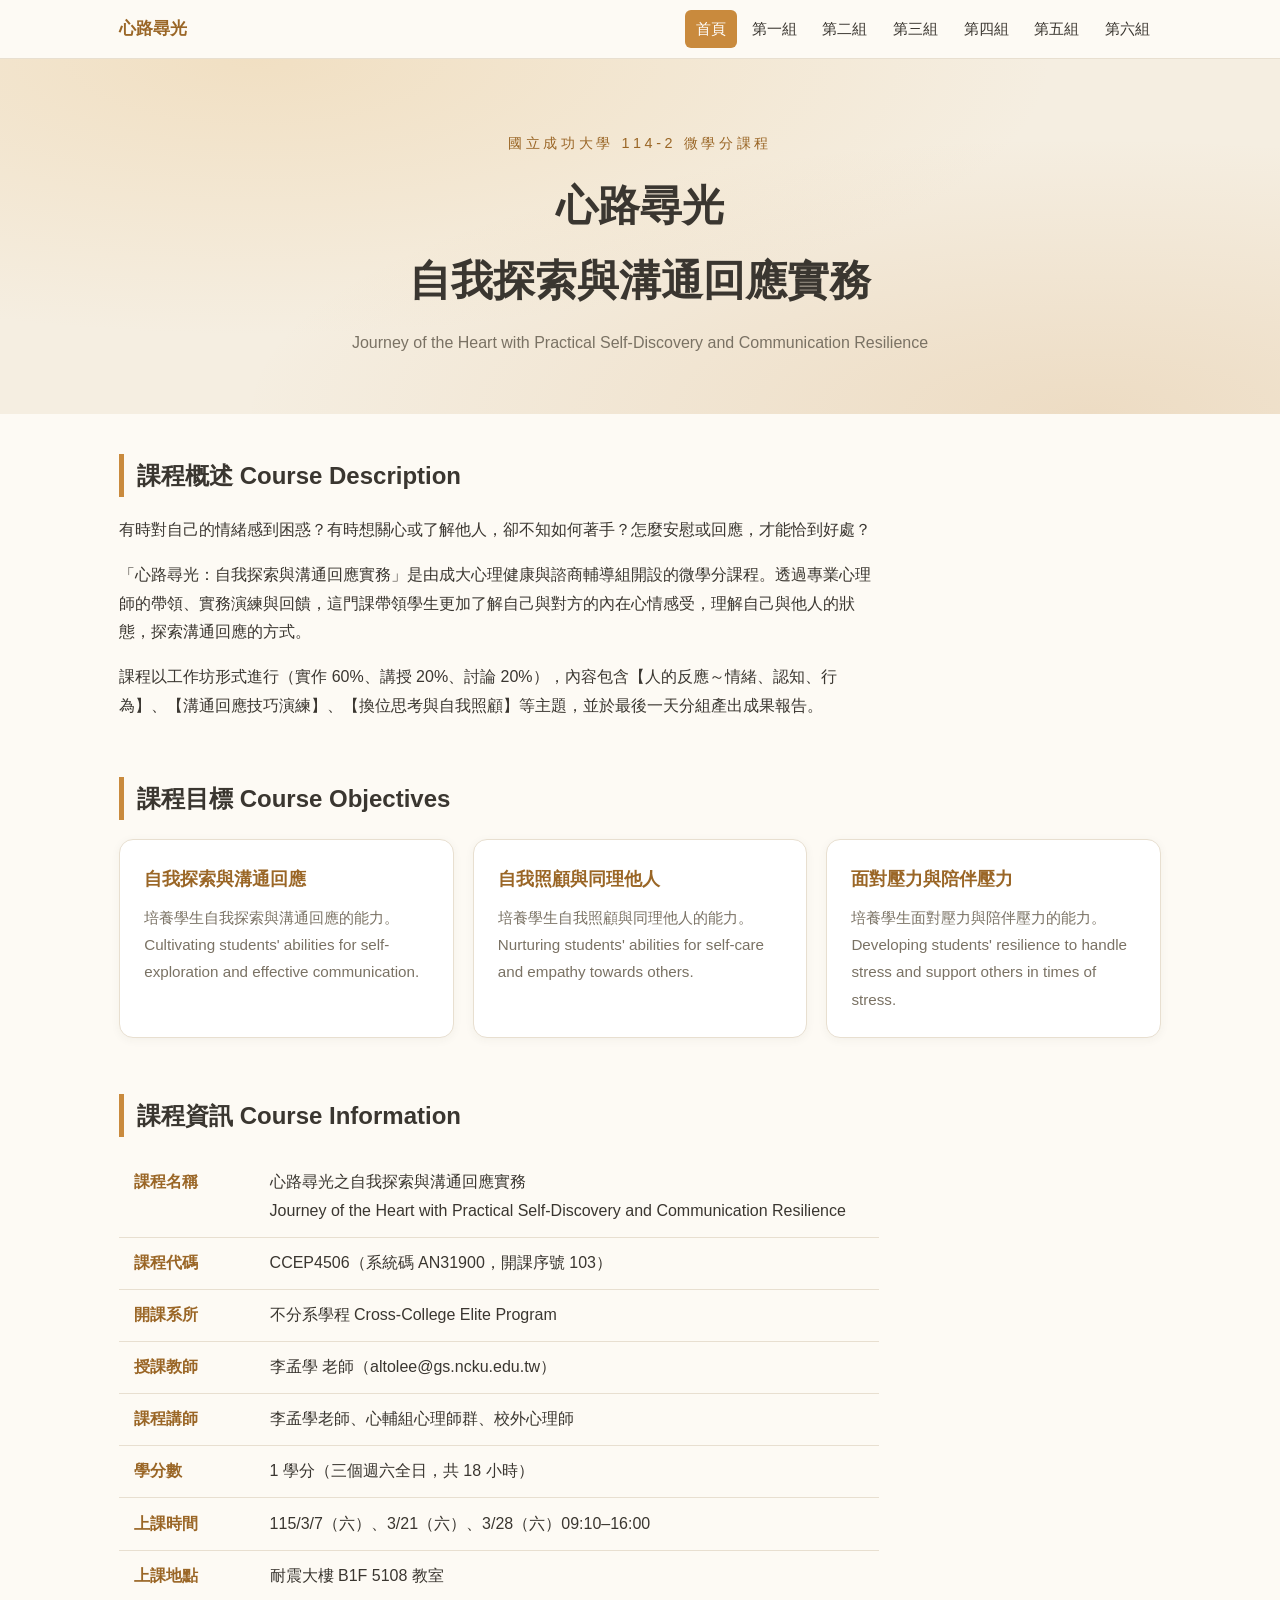
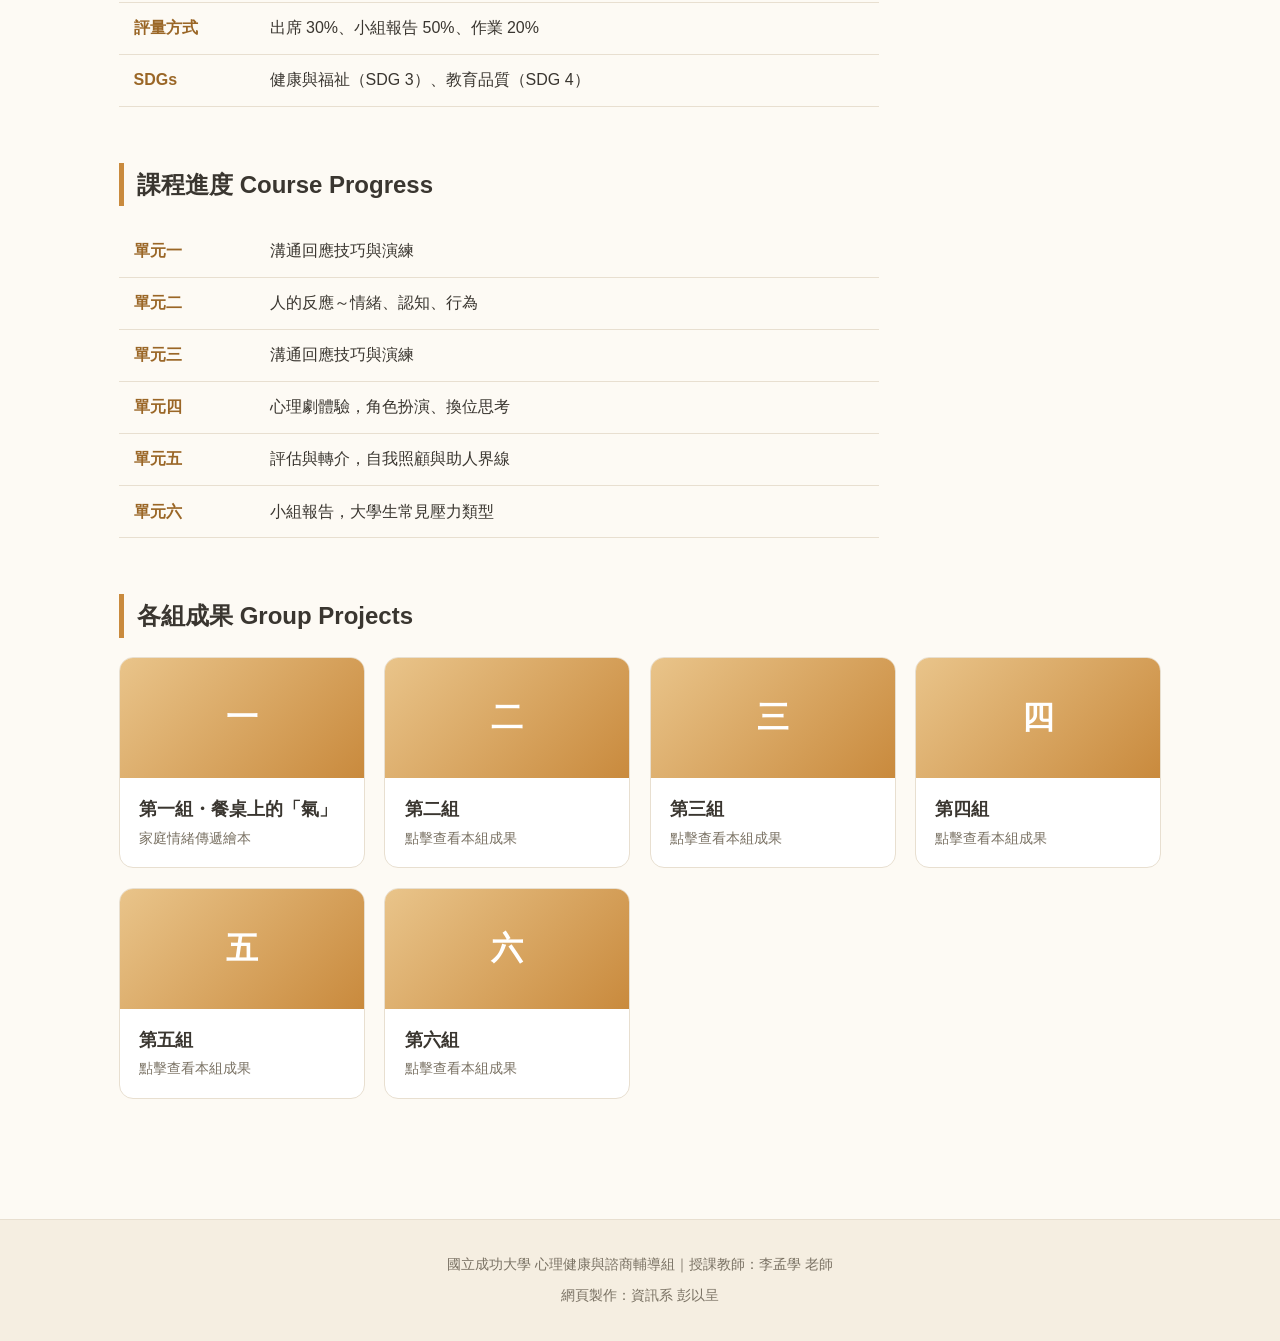
==== index.html @ a455c0d0 "show group 1 topic on the homepage card" ====
<!DOCTYPE html>
<html lang="zh-Hant">
<head>
<meta charset="UTF-8">
<meta name="viewport" content="width=device-width, initial-scale=1">
<title>心路尋光：自我探索與溝通回應實務｜課程成果網站</title>
<link rel="stylesheet" href="style.css">
</head>
<body>

<nav>
  <div class="nav-inner">
    <a class="nav-brand" href="index.html">心路尋光</a>
    <ul class="nav-links">
      <li><a href="index.html" class="active">首頁</a></li>
      <li><a href="group1.html">第一組</a></li>
      <li><a href="group2.html">第二組</a></li>
      <li><a href="group3.html">第三組</a></li>
      <li><a href="group4.html">第四組</a></li>
      <li><a href="group5.html">第五組</a></li>
      <li><a href="group6.html">第六組</a></li>
    </ul>
  </div>
</nav>

<header class="hero">
  <p class="kicker">國立成功大學 114-2 微學分課程</p>
  <h1>心路尋光<br>自我探索與溝通回應實務</h1>
  <p class="subtitle">Journey of the Heart with Practical Self-Discovery and Communication Resilience</p>
</header>

<main>

<section>
  <h2 class="section-title">課程概述 Course Description</h2>
  <div class="prose">
    <p>有時對自己的情緒感到困惑？有時想關心或了解他人，卻不知如何著手？怎麼安慰或回應，才能恰到好處？</p>
    <p>「心路尋光：自我探索與溝通回應實務」是由成大心理健康與諮商輔導組開設的微學分課程。透過專業心理師的帶領、實務演練與回饋，這門課帶領學生更加了解自己與對方的內在心情感受，理解自己與他人的狀態，探索溝通回應的方式。</p>
    <p>課程以工作坊形式進行（實作 60%、講授 20%、討論 20%），內容包含【人的反應～情緒、認知、行為】、【溝通回應技巧演練】、【換位思考與自我照顧】等主題，並於最後一天分組產出成果報告。</p>
  </div>
</section>

<section>
  <h2 class="section-title">課程目標 Course Objectives</h2>
  <div class="cards">
    <div class="card">
      <h3>自我探索與溝通回應</h3>
      <p>培養學生自我探索與溝通回應的能力。<br>Cultivating students' abilities for self-exploration and effective communication.</p>
    </div>
    <div class="card">
      <h3>自我照顧與同理他人</h3>
      <p>培養學生自我照顧與同理他人的能力。<br>Nurturing students' abilities for self-care and empathy towards others.</p>
    </div>
    <div class="card">
      <h3>面對壓力與陪伴壓力</h3>
      <p>培養學生面對壓力與陪伴壓力的能力。<br>Developing students' resilience to handle stress and support others in times of stress.</p>
    </div>
  </div>
</section>

<section>
  <h2 class="section-title">課程資訊 Course Information</h2>
  <table class="info-table">
    <tr><th>課程名稱</th><td>心路尋光之自我探索與溝通回應實務<br>Journey of the Heart with Practical Self-Discovery and Communication Resilience</td></tr>
    <tr><th>課程代碼</th><td>CCEP4506（系統碼 AN31900，開課序號 103）</td></tr>
    <tr><th>開課系所</th><td>不分系學程 Cross-College Elite Program</td></tr>
    <tr><th>授課教師</th><td>李孟學 老師（altolee@gs.ncku.edu.tw）</td></tr>
    <tr><th>課程講師</th><td>李孟學老師、心輔組心理師群、校外心理師</td></tr>
    <tr><th>學分數</th><td>1 學分（三個週六全日，共 18 小時）</td></tr>
    <tr><th>上課時間</th><td>115/3/7（六）、3/21（六）、3/28（六）09:10–16:00</td></tr>
    <tr><th>上課地點</th><td>耐震大樓 B1F 5108 教室</td></tr>
    <tr><th>評量方式</th><td>出席 30%、小組報告 50%、作業 20%</td></tr>
    <tr><th>SDGs</th><td>健康與福祉（SDG 3）、教育品質（SDG 4）</td></tr>
  </table>
</section>

<section>
  <h2 class="section-title">課程進度 Course Progress</h2>
  <table class="info-table">
    <tr><th>單元一</th><td>溝通回應技巧與演練</td></tr>
    <tr><th>單元二</th><td>人的反應～情緒、認知、行為</td></tr>
    <tr><th>單元三</th><td>溝通回應技巧與演練</td></tr>
    <tr><th>單元四</th><td>心理劇體驗，角色扮演、換位思考</td></tr>
    <tr><th>單元五</th><td>評估與轉介，自我照顧與助人界線</td></tr>
    <tr><th>單元六</th><td>小組報告，大學生常見壓力類型</td></tr>
  </table>
</section>

<section>
  <h2 class="section-title">各組成果 Group Projects</h2>
  <div class="group-grid">
    <a class="group-card" href="group1.html">
      <div class="thumb">一</div>
      <div class="body"><h3>第一組・餐桌上的「氣」</h3><p>家庭情緒傳遞繪本</p></div>
    </a>
    <a class="group-card" href="group2.html">
      <div class="thumb">二</div>
      <div class="body"><h3>第二組</h3><p>點擊查看本組成果</p></div>
    </a>
    <a class="group-card" href="group3.html">
      <div class="thumb">三</div>
      <div class="body"><h3>第三組</h3><p>點擊查看本組成果</p></div>
    </a>
    <a class="group-card" href="group4.html">
      <div class="thumb">四</div>
      <div class="body"><h3>第四組</h3><p>點擊查看本組成果</p></div>
    </a>
    <a class="group-card" href="group5.html">
      <div class="thumb">五</div>
      <div class="body"><h3>第五組</h3><p>點擊查看本組成果</p></div>
    </a>
    <a class="group-card" href="group6.html">
      <div class="thumb">六</div>
      <div class="body"><h3>第六組</h3><p>點擊查看本組成果</p></div>
    </a>
  </div>
</section>

</main>

<footer>
  <div>國立成功大學 心理健康與諮商輔導組｜授課教師：李孟學 老師</div>
  <div class="maker">網頁製作：資訊系 彭以呈</div>
</footer>

</body>
</html>
---- style.css ----
/* 心路尋光 課程成果網站 */
:root {
  --bg: #fdfaf4;
  --bg-soft: #f5eee1;
  --ink: #3a3630;
  --ink-light: #7a7264;
  --accent: #c98a3d;
  --accent-deep: #9a6626;
  --card: #ffffff;
  --line: #e8dfd0;
}

* { margin: 0; padding: 0; box-sizing: border-box; }

body {
  font-family: "Noto Sans TC", "PingFang TC", "Microsoft JhengHei", sans-serif;
  background: var(--bg);
  color: var(--ink);
  line-height: 1.8;
}

/* 導覽列 */
nav {
  position: sticky;
  top: 0;
  z-index: 100;
  background: rgba(253, 250, 244, 0.95);
  backdrop-filter: blur(8px);
  border-bottom: 1px solid var(--line);
}
.nav-inner {
  max-width: 1080px;
  margin: 0 auto;
  padding: 0.6rem 1.2rem;
  display: flex;
  align-items: center;
  justify-content: space-between;
  flex-wrap: wrap;
  gap: 0.5rem;
}
.nav-brand {
  font-weight: 700;
  color: var(--accent-deep);
  text-decoration: none;
  font-size: 1.05rem;
}
.nav-links {
  display: flex;
  flex-wrap: wrap;
  gap: 0.2rem;
  list-style: none;
}
.nav-links a {
  display: block;
  padding: 0.35rem 0.7rem;
  color: var(--ink);
  text-decoration: none;
  border-radius: 6px;
  font-size: 0.95rem;
  transition: background 0.2s, color 0.2s;
}
.nav-links a:hover { background: var(--bg-soft); color: var(--accent-deep); }
.nav-links a.active { background: var(--accent); color: #fff; }

/* 頁首橫幅 */
header.hero {
  text-align: center;
  padding: 4.5rem 1.2rem 3.5rem;
  background:
    radial-gradient(ellipse at 20% 0%, rgba(233, 196, 138, 0.35), transparent 55%),
    radial-gradient(ellipse at 85% 100%, rgba(201, 138, 61, 0.18), transparent 55%),
    var(--bg-soft);
}
.hero .kicker {
  letter-spacing: 0.25em;
  color: var(--accent-deep);
  font-size: 0.9rem;
  margin-bottom: 0.8rem;
}
.hero h1 {
  font-size: clamp(1.6rem, 4vw, 2.6rem);
  font-weight: 800;
  margin-bottom: 0.6rem;
}
.hero .subtitle {
  color: var(--ink-light);
  font-size: clamp(0.85rem, 2vw, 1rem);
  max-width: 640px;
  margin: 0 auto;
}

/* 主要內容 */
main {
  max-width: 1080px;
  margin: 0 auto;
  padding: 2.5rem 1.2rem 4rem;
}
section { margin-bottom: 3.5rem; }
h2.section-title {
  font-size: 1.5rem;
  font-weight: 800;
  margin-bottom: 1.2rem;
  padding-left: 0.8rem;
  border-left: 5px solid var(--accent);
}
.prose { max-width: 760px; color: var(--ink); }
.prose p { margin-bottom: 1rem; }

/* 資訊卡片 */
.cards {
  display: grid;
  grid-template-columns: repeat(auto-fit, minmax(240px, 1fr));
  gap: 1.2rem;
}
.card {
  background: var(--card);
  border: 1px solid var(--line);
  border-radius: 14px;
  padding: 1.5rem;
  box-shadow: 0 2px 10px rgba(58, 54, 48, 0.05);
}
.card h3 {
  color: var(--accent-deep);
  margin-bottom: 0.5rem;
  font-size: 1.1rem;
}
.card p { color: var(--ink-light); font-size: 0.95rem; }

/* 各組成果卡片 */
.group-grid {
  display: grid;
  grid-template-columns: repeat(auto-fit, minmax(220px, 1fr));
  gap: 1.2rem;
}
.group-card {
  display: block;
  text-decoration: none;
  background: var(--card);
  border: 1px solid var(--line);
  border-radius: 14px;
  overflow: hidden;
  transition: transform 0.2s, box-shadow 0.2s;
}
.group-card:hover {
  transform: translateY(-4px);
  box-shadow: 0 8px 22px rgba(58, 54, 48, 0.12);
}
.group-card .thumb {
  height: 120px;
  background: linear-gradient(135deg, #e9c48a, #c98a3d);
  display: flex;
  align-items: center;
  justify-content: center;
  color: #fff;
  font-size: 2rem;
  font-weight: 800;
}
.group-card .body { padding: 1rem 1.2rem; }
.group-card .body h3 { color: var(--ink); font-size: 1.1rem; }
.group-card .body p { color: var(--ink-light); font-size: 0.9rem; }

/* 課程資訊表 */
.info-table { width: 100%; border-collapse: collapse; max-width: 760px; }
.info-table th, .info-table td {
  text-align: left;
  padding: 0.7rem 0.9rem;
  border-bottom: 1px solid var(--line);
  vertical-align: top;
}
.info-table th { width: 8.5em; color: var(--accent-deep); white-space: nowrap; }

/* 影片與照片佔位 */
.video-wrap {
  position: relative;
  width: 100%;
  max-width: 760px;
  aspect-ratio: 16 / 9;
  background: var(--bg-soft);
  border: 2px dashed var(--line);
  border-radius: 14px;
  display: flex;
  align-items: center;
  justify-content: center;
  color: var(--ink-light);
}
.video-wrap iframe {
  position: absolute;
  inset: 0;
  width: 100%;
  height: 100%;
  border: 0;
  border-radius: 14px;
}
.photo-grid {
  display: grid;
  grid-template-columns: repeat(auto-fill, minmax(200px, 1fr));
  gap: 1rem;
}
.photo-grid .photo {
  aspect-ratio: 4 / 3;
  background: var(--bg-soft);
  border: 2px dashed var(--line);
  border-radius: 10px;
  display: flex;
  align-items: center;
  justify-content: center;
  color: var(--ink-light);
  font-size: 0.9rem;
  overflow: hidden;
}
.photo-grid .photo img { width: 100%; height: 100%; object-fit: cover; }

.placeholder-note {
  display: inline-block;
  background: #fff7e8;
  border: 1px solid #eeddb8;
  color: #8a6a2f;
  border-radius: 8px;
  padding: 0.4rem 0.8rem;
  font-size: 0.85rem;
  margin-bottom: 1rem;
}

/* 頁尾 */
footer {
  border-top: 1px solid var(--line);
  background: var(--bg-soft);
  text-align: center;
  padding: 2rem 1.2rem;
  color: var(--ink-light);
  font-size: 0.9rem;
}
footer .maker { margin-top: 0.3rem; }

/* 上下組導覽 */
.pager {
  display: flex;
  justify-content: space-between;
  gap: 1rem;
  margin-top: 2.5rem;
}
.pager a {
  color: var(--accent-deep);
  text-decoration: none;
  font-weight: 700;
  padding: 0.6rem 1rem;
  border: 1px solid var(--line);
  border-radius: 10px;
  background: var(--card);
}
.pager a:hover { background: var(--bg-soft); }

/* ===== 進階視覺效果（各組成果頁）===== */

/* 捲動淡入 */
.reveal { opacity: 0; transform: translateY(28px); transition: opacity 0.7s ease, transform 0.7s ease; }
.reveal.in { opacity: 1; transform: none; }

/* 主題色帶 hero（情緒由冷轉暖）*/
header.hero.story {
  background:
    radial-gradient(ellipse at 15% -10%, rgba(120, 140, 180, 0.30), transparent 55%),
    radial-gradient(ellipse at 90% 120%, rgba(233, 196, 138, 0.45), transparent 55%),
    linear-gradient(120deg, #eef1f6 0%, #f5eee1 60%, #f3e2c8 100%);
  position: relative;
  overflow: hidden;
}
header.hero.story .theme-tag {
  display: inline-block;
  margin-top: 1rem;
  padding: 0.3rem 0.9rem;
  border-radius: 999px;
  background: rgba(255,255,255,0.7);
  border: 1px solid var(--line);
  color: var(--accent-deep);
  font-size: 0.85rem;
}

/* 故事時間軸 */
.timeline { position: relative; max-width: 820px; margin: 0 auto; padding-left: 0; }
.timeline::before {
  content: "";
  position: absolute;
  left: 20px;
  top: 8px;
  bottom: 8px;
  width: 3px;
  background: linear-gradient(to bottom, #8a9bbf, #c98a3d);
  border-radius: 3px;
}
.tl-item { position: relative; padding: 0 0 1.8rem 3.4rem; }
.tl-item::before {
  content: "";
  position: absolute;
  left: 12px;
  top: 4px;
  width: 18px;
  height: 18px;
  border-radius: 50%;
  background: var(--card);
  border: 3px solid var(--accent);
  box-shadow: 0 0 0 4px rgba(201,138,61,0.15);
}
.tl-item h3 { color: var(--accent-deep); font-size: 1.15rem; margin-bottom: 0.3rem; }
.tl-item .stage { font-size: 0.8rem; letter-spacing: 0.15em; color: var(--ink-light); }
.tl-item p { color: var(--ink); margin-top: 0.3rem; }

/* 反思提問手風琴 */
.qa { max-width: 820px; margin: 0 auto; }
.qa details {
  background: var(--card);
  border: 1px solid var(--line);
  border-radius: 12px;
  margin-bottom: 0.8rem;
  overflow: hidden;
}
.qa summary {
  cursor: pointer;
  padding: 1rem 1.2rem;
  font-weight: 700;
  color: var(--ink);
  list-style: none;
  display: flex;
  align-items: center;
  gap: 0.6rem;
}
.qa summary::-webkit-details-marker { display: none; }
.qa summary::before {
  content: "?";
  flex: 0 0 auto;
  width: 26px; height: 26px;
  display: grid; place-items: center;
  background: var(--accent); color: #fff;
  border-radius: 50%; font-size: 0.9rem;
}
.qa details[open] summary { color: var(--accent-deep); }
.qa .answer { padding: 0 1.2rem 1.1rem 3.2rem; color: var(--ink-light); }

/* 設計概念小卡 */
.concept-grid { display: grid; grid-template-columns: repeat(auto-fit, minmax(220px,1fr)); gap: 1.2rem; }
.concept { background: var(--card); border: 1px solid var(--line); border-radius: 14px; padding: 1.4rem; }
.concept .ic { font-size: 1.6rem; }
.concept h3 { color: var(--accent-deep); margin: 0.4rem 0; font-size: 1.05rem; }
.concept p { color: var(--ink-light); font-size: 0.92rem; }

/* 團隊名條 */
.members { display: flex; flex-wrap: wrap; gap: 0.6rem; }
.members span {
  background: var(--bg-soft);
  border: 1px solid var(--line);
  border-radius: 999px;
  padding: 0.4rem 1rem;
  font-size: 0.95rem;
  color: var(--ink);
}

/* 金句 */
.pullquote {
  max-width: 760px; margin: 1rem auto;
  font-size: clamp(1.1rem, 2.5vw, 1.5rem);
  font-weight: 700; line-height: 1.7;
  color: var(--accent-deep);
  text-align: center;
  padding: 1.5rem;
  border-top: 2px solid var(--line);
  border-bottom: 2px solid var(--line);
}
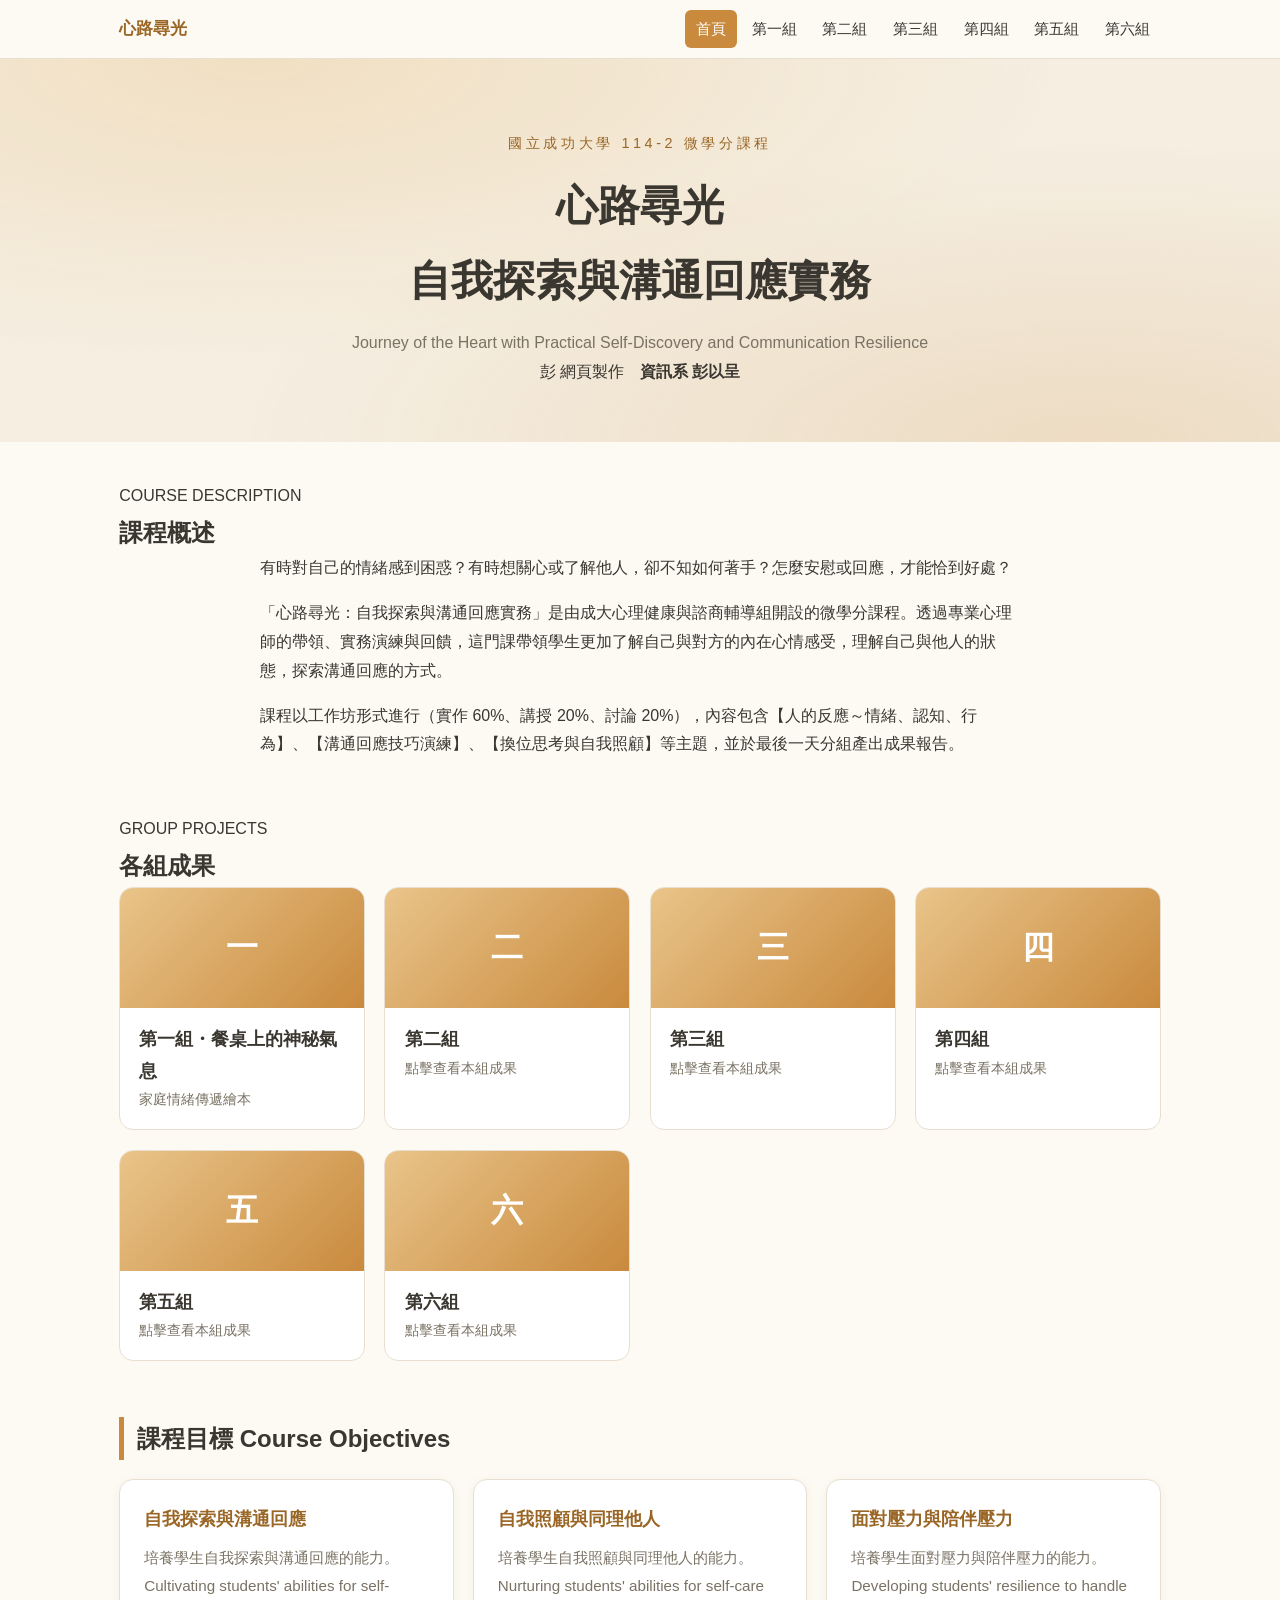
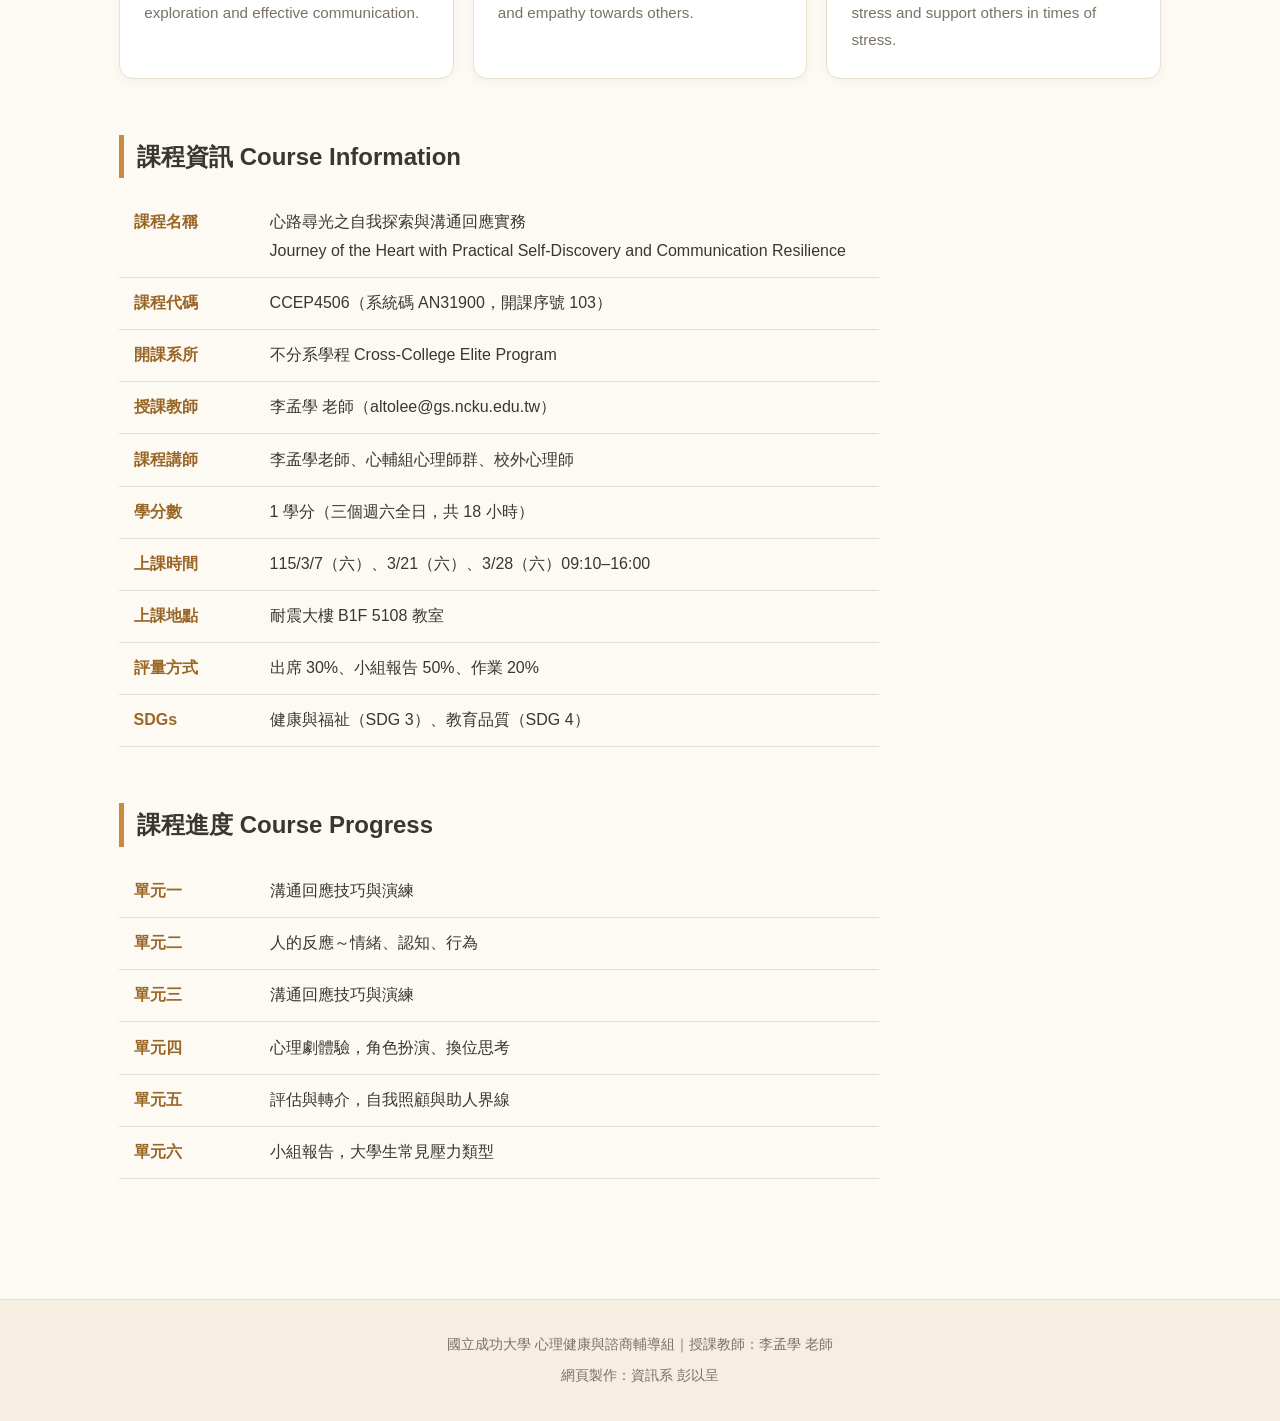
==== commit f45b493e: "redesign homepage: lead with course overview and group projects, add author, move details to the bac" ====
--- a/index.html
+++ b/index.html
@@ -23,75 +23,43 @@
   </div>
 </nav>
 
-<header class="hero">
+<header class="hero home">
   <p class="kicker">國立成功大學 114-2 微學分課程</p>
   <h1>心路尋光<br>自我探索與溝通回應實務</h1>
   <p class="subtitle">Journey of the Heart with Practical Self-Discovery and Communication Resilience</p>
+  <div class="author-badge">
+    <span class="avatar">彭</span>
+    <span>網頁製作　<b>資訊系 彭以呈</b></span>
+  </div>
 </header>
 
 <main>
 
-<section>
-  <h2 class="section-title">課程概述 Course Description</h2>
-  <div class="prose">
+<!-- 重點一：課程概述 -->
+<section class="reveal">
+  <div class="home-section-head">
+    <div class="eyebrow">COURSE DESCRIPTION</div>
+    <h2>課程概述</h2>
+    <div class="rule"></div>
+  </div>
+  <div class="prose" style="margin:0 auto;">
     <p>有時對自己的情緒感到困惑？有時想關心或了解他人，卻不知如何著手？怎麼安慰或回應，才能恰到好處？</p>
     <p>「心路尋光：自我探索與溝通回應實務」是由成大心理健康與諮商輔導組開設的微學分課程。透過專業心理師的帶領、實務演練與回饋，這門課帶領學生更加了解自己與對方的內在心情感受，理解自己與他人的狀態，探索溝通回應的方式。</p>
     <p>課程以工作坊形式進行（實作 60%、講授 20%、討論 20%），內容包含【人的反應～情緒、認知、行為】、【溝通回應技巧演練】、【換位思考與自我照顧】等主題，並於最後一天分組產出成果報告。</p>
   </div>
 </section>
 
-<section>
-  <h2 class="section-title">課程目標 Course Objectives</h2>
-  <div class="cards">
-    <div class="card">
-      <h3>自我探索與溝通回應</h3>
-      <p>培養學生自我探索與溝通回應的能力。<br>Cultivating students' abilities for self-exploration and effective communication.</p>
-    </div>
-    <div class="card">
-      <h3>自我照顧與同理他人</h3>
-      <p>培養學生自我照顧與同理他人的能力。<br>Nurturing students' abilities for self-care and empathy towards others.</p>
-    </div>
-    <div class="card">
-      <h3>面對壓力與陪伴壓力</h3>
-      <p>培養學生面對壓力與陪伴壓力的能力。<br>Developing students' resilience to handle stress and support others in times of stress.</p>
-    </div>
+<!-- 重點二：各組成果 -->
+<section class="reveal">
+  <div class="home-section-head">
+    <div class="eyebrow">GROUP PROJECTS</div>
+    <h2>各組成果</h2>
+    <div class="rule"></div>
   </div>
-</section>
-
-<section>
-  <h2 class="section-title">課程資訊 Course Information</h2>
-  <table class="info-table">
-    <tr><th>課程名稱</th><td>心路尋光之自我探索與溝通回應實務<br>Journey of the Heart with Practical Self-Discovery and Communication Resilience</td></tr>
-    <tr><th>課程代碼</th><td>CCEP4506（系統碼 AN31900，開課序號 103）</td></tr>
-    <tr><th>開課系所</th><td>不分系學程 Cross-College Elite Program</td></tr>
-    <tr><th>授課教師</th><td>李孟學 老師（altolee@gs.ncku.edu.tw）</td></tr>
-    <tr><th>課程講師</th><td>李孟學老師、心輔組心理師群、校外心理師</td></tr>
-    <tr><th>學分數</th><td>1 學分（三個週六全日，共 18 小時）</td></tr>
-    <tr><th>上課時間</th><td>115/3/7（六）、3/21（六）、3/28（六）09:10–16:00</td></tr>
-    <tr><th>上課地點</th><td>耐震大樓 B1F 5108 教室</td></tr>
-    <tr><th>評量方式</th><td>出席 30%、小組報告 50%、作業 20%</td></tr>
-    <tr><th>SDGs</th><td>健康與福祉（SDG 3）、教育品質（SDG 4）</td></tr>
-  </table>
-</section>
-
-<section>
-  <h2 class="section-title">課程進度 Course Progress</h2>
-  <table class="info-table">
-    <tr><th>單元一</th><td>溝通回應技巧與演練</td></tr>
-    <tr><th>單元二</th><td>人的反應～情緒、認知、行為</td></tr>
-    <tr><th>單元三</th><td>溝通回應技巧與演練</td></tr>
-    <tr><th>單元四</th><td>心理劇體驗，角色扮演、換位思考</td></tr>
-    <tr><th>單元五</th><td>評估與轉介，自我照顧與助人界線</td></tr>
-    <tr><th>單元六</th><td>小組報告，大學生常見壓力類型</td></tr>
-  </table>
-</section>
-
-<section>
-  <h2 class="section-title">各組成果 Group Projects</h2>
-  <div class="group-grid">
+  <div class="group-grid featured stagger">
     <a class="group-card" href="group1.html">
       <div class="thumb">一</div>
-      <div class="body"><h3>第一組・餐桌上的「氣」</h3><p>家庭情緒傳遞繪本</p></div>
+      <div class="body"><h3>第一組・餐桌上的神秘氣息</h3><p>家庭情緒傳遞繪本</p></div>
     </a>
     <a class="group-card" href="group2.html">
       <div class="thumb">二</div>
@@ -116,6 +84,57 @@
   </div>
 </section>
 
+<!-- 次要資訊：課程目標 / 資訊 / 進度 -->
+<div class="secondary">
+
+<section class="reveal">
+  <h2 class="section-title">課程目標 Course Objectives</h2>
+  <div class="cards">
+    <div class="card">
+      <h3>自我探索與溝通回應</h3>
+      <p>培養學生自我探索與溝通回應的能力。<br>Cultivating students' abilities for self-exploration and effective communication.</p>
+    </div>
+    <div class="card">
+      <h3>自我照顧與同理他人</h3>
+      <p>培養學生自我照顧與同理他人的能力。<br>Nurturing students' abilities for self-care and empathy towards others.</p>
+    </div>
+    <div class="card">
+      <h3>面對壓力與陪伴壓力</h3>
+      <p>培養學生面對壓力與陪伴壓力的能力。<br>Developing students' resilience to handle stress and support others in times of stress.</p>
+    </div>
+  </div>
+</section>
+
+<section class="reveal">
+  <h2 class="section-title">課程資訊 Course Information</h2>
+  <table class="info-table">
+    <tr><th>課程名稱</th><td>心路尋光之自我探索與溝通回應實務<br>Journey of the Heart with Practical Self-Discovery and Communication Resilience</td></tr>
+    <tr><th>課程代碼</th><td>CCEP4506（系統碼 AN31900，開課序號 103）</td></tr>
+    <tr><th>開課系所</th><td>不分系學程 Cross-College Elite Program</td></tr>
+    <tr><th>授課教師</th><td>李孟學 老師（altolee@gs.ncku.edu.tw）</td></tr>
+    <tr><th>課程講師</th><td>李孟學老師、心輔組心理師群、校外心理師</td></tr>
+    <tr><th>學分數</th><td>1 學分（三個週六全日，共 18 小時）</td></tr>
+    <tr><th>上課時間</th><td>115/3/7（六）、3/21（六）、3/28（六）09:10–16:00</td></tr>
+    <tr><th>上課地點</th><td>耐震大樓 B1F 5108 教室</td></tr>
+    <tr><th>評量方式</th><td>出席 30%、小組報告 50%、作業 20%</td></tr>
+    <tr><th>SDGs</th><td>健康與福祉（SDG 3）、教育品質（SDG 4）</td></tr>
+  </table>
+</section>
+
+<section class="reveal">
+  <h2 class="section-title">課程進度 Course Progress</h2>
+  <table class="info-table">
+    <tr><th>單元一</th><td>溝通回應技巧與演練</td></tr>
+    <tr><th>單元二</th><td>人的反應～情緒、認知、行為</td></tr>
+    <tr><th>單元三</th><td>溝通回應技巧與演練</td></tr>
+    <tr><th>單元四</th><td>心理劇體驗，角色扮演、換位思考</td></tr>
+    <tr><th>單元五</th><td>評估與轉介，自我照顧與助人界線</td></tr>
+    <tr><th>單元六</th><td>小組報告，大學生常見壓力類型</td></tr>
+  </table>
+</section>
+
+</div><!-- /.secondary -->
+
 </main>
 
 <footer>
@@ -123,5 +142,12 @@
   <div class="maker">網頁製作：資訊系 彭以呈</div>
 </footer>
 
+<script>
+  const io = new IntersectionObserver((entries) => {
+    entries.forEach(e => { if (e.isIntersecting) { e.target.classList.add('in'); io.unobserve(e.target); } });
+  }, { threshold: 0.12 });
+  document.querySelectorAll('.reveal, .stagger').forEach(el => io.observe(el));
+</script>
+
 </body>
 </html>
--- a/style.css
+++ b/style.css
@@ -365,3 +365,61 @@
   border-top: 2px solid var(--line);
   border-bottom: 2px solid var(--line);
 }
+
+/* 尊重使用者的減少動態偏好設定 */
+@media (prefers-reduced-motion: reduce) {
+  .reveal { opacity: 1; transform: none; transition: none; }
+  .group-card { transition: none; }
+}
+
+/* ===== 繪本畫廊 + 燈箱 ===== */
+.booklet-gallery {
+  display: grid;
+  grid-template-columns: repeat(auto-fill, minmax(260px, 1fr));
+  gap: 1rem;
+}
+.booklet-gallery figure {
+  margin: 0;
+  border-radius: 12px;
+  overflow: hidden;
+  border: 1px solid var(--line);
+  background: var(--card);
+  cursor: zoom-in;
+  transition: transform 0.2s, box-shadow 0.2s;
+}
+.booklet-gallery figure:hover { transform: translateY(-3px); box-shadow: 0 10px 24px rgba(58,54,48,0.15); }
+.booklet-gallery img { width: 100%; height: auto; display: block; }
+.booklet-gallery figcaption {
+  padding: 0.4rem 0.7rem;
+  font-size: 0.8rem;
+  color: var(--ink-light);
+  border-top: 1px solid var(--line);
+}
+
+/* 燈箱 */
+.lightbox {
+  position: fixed; inset: 0; z-index: 1000;
+  background: rgba(28, 24, 20, 0.92);
+  display: none; align-items: center; justify-content: center;
+  padding: 2vh 1vw;
+}
+.lightbox.open { display: flex; }
+.lightbox img { max-width: 94vw; max-height: 88vh; border-radius: 8px; box-shadow: 0 12px 40px rgba(0,0,0,0.5); }
+.lightbox .lb-close, .lightbox .lb-prev, .lightbox .lb-next {
+  position: absolute; background: rgba(255,255,255,0.14); color: #fff;
+  border: none; cursor: pointer; font-size: 1.6rem;
+  width: 52px; height: 52px; border-radius: 50%;
+  display: grid; place-items: center; transition: background 0.2s;
+}
+.lightbox .lb-close:hover, .lightbox .lb-prev:hover, .lightbox .lb-next:hover { background: rgba(255,255,255,0.3); }
+.lightbox .lb-close { top: 3vh; right: 3vw; }
+.lightbox .lb-prev { left: 2vw; top: 50%; transform: translateY(-50%); }
+.lightbox .lb-next { right: 2vw; top: 50%; transform: translateY(-50%); }
+.lightbox .lb-counter { position: absolute; bottom: 3vh; left: 50%; transform: translateX(-50%); color: #fff; font-size: 0.9rem; letter-spacing: 0.1em; }
+
+/* 繪本封面大圖 */
+.booklet-cover {
+  max-width: 900px; margin: 0 auto 2rem; border-radius: 16px; overflow: hidden;
+  border: 1px solid var(--line); box-shadow: 0 12px 34px rgba(58,54,48,0.16);
+}
+.booklet-cover img { width: 100%; display: block; }
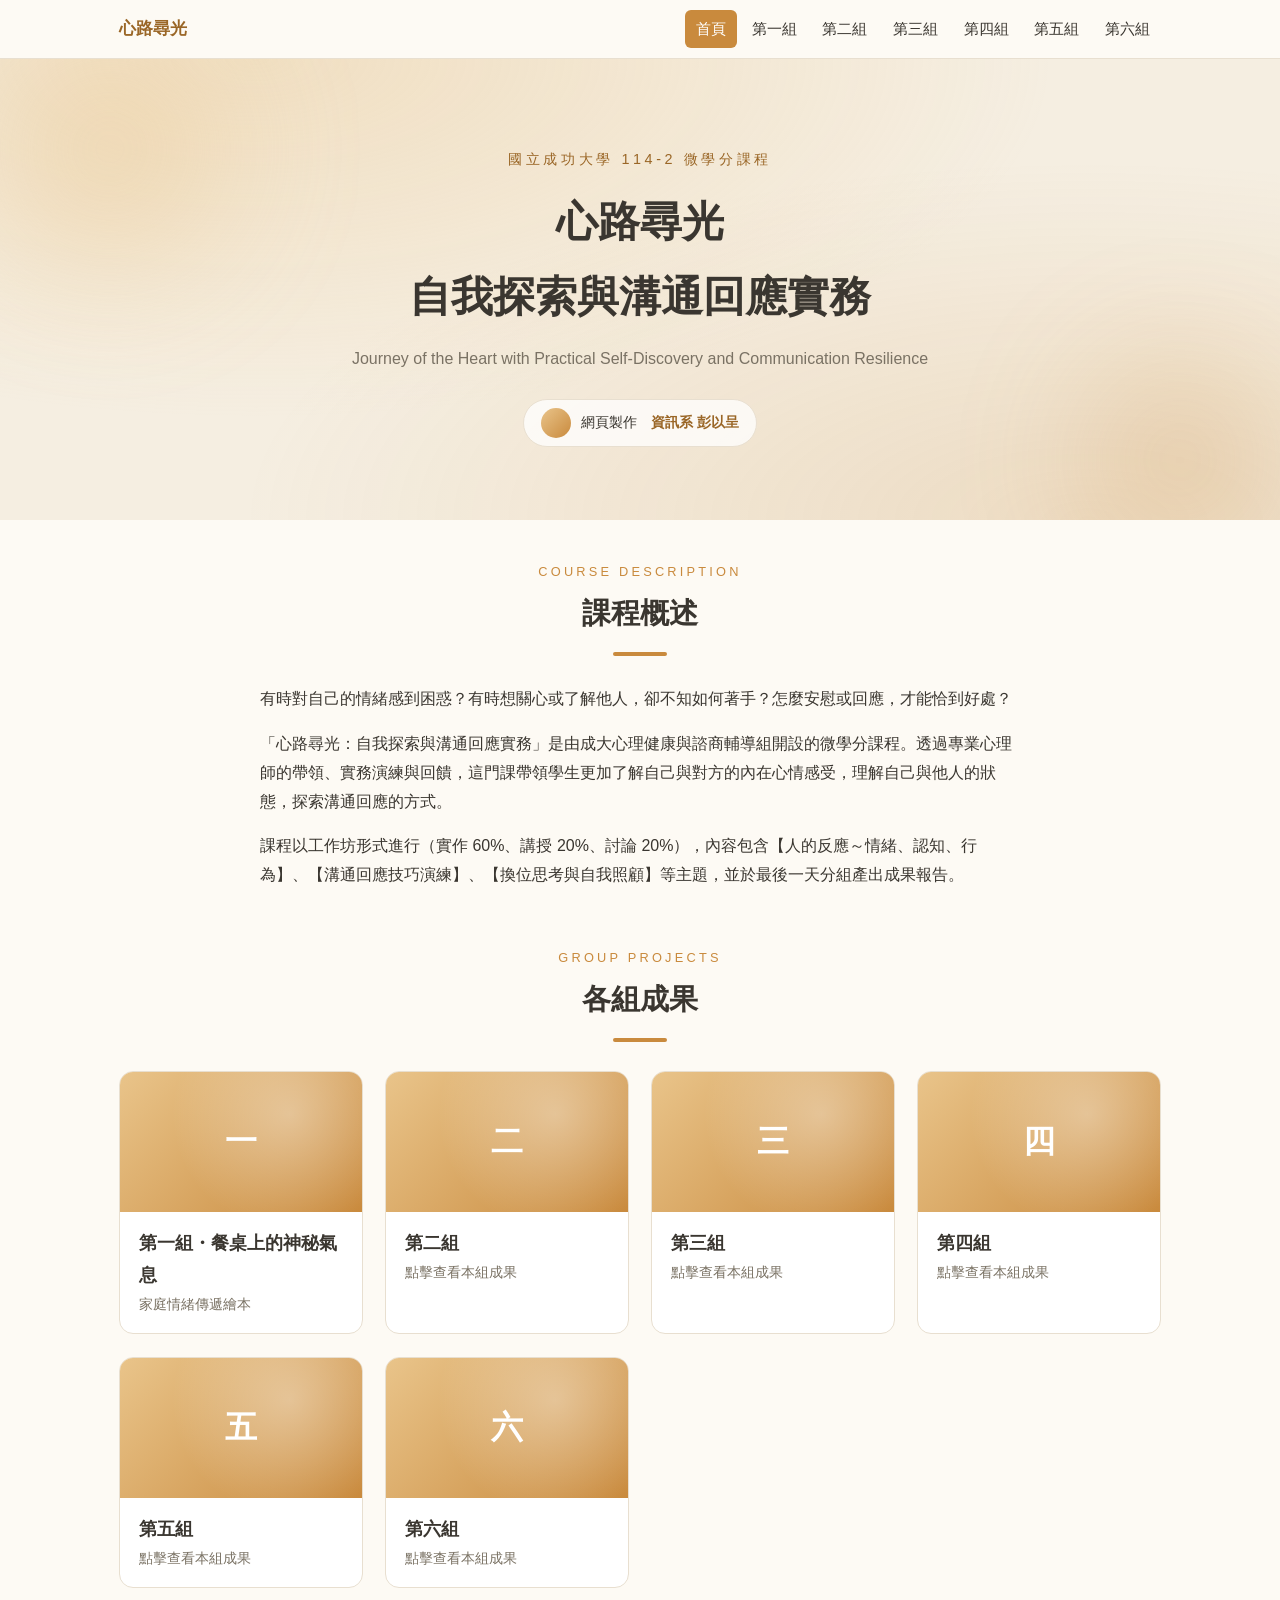
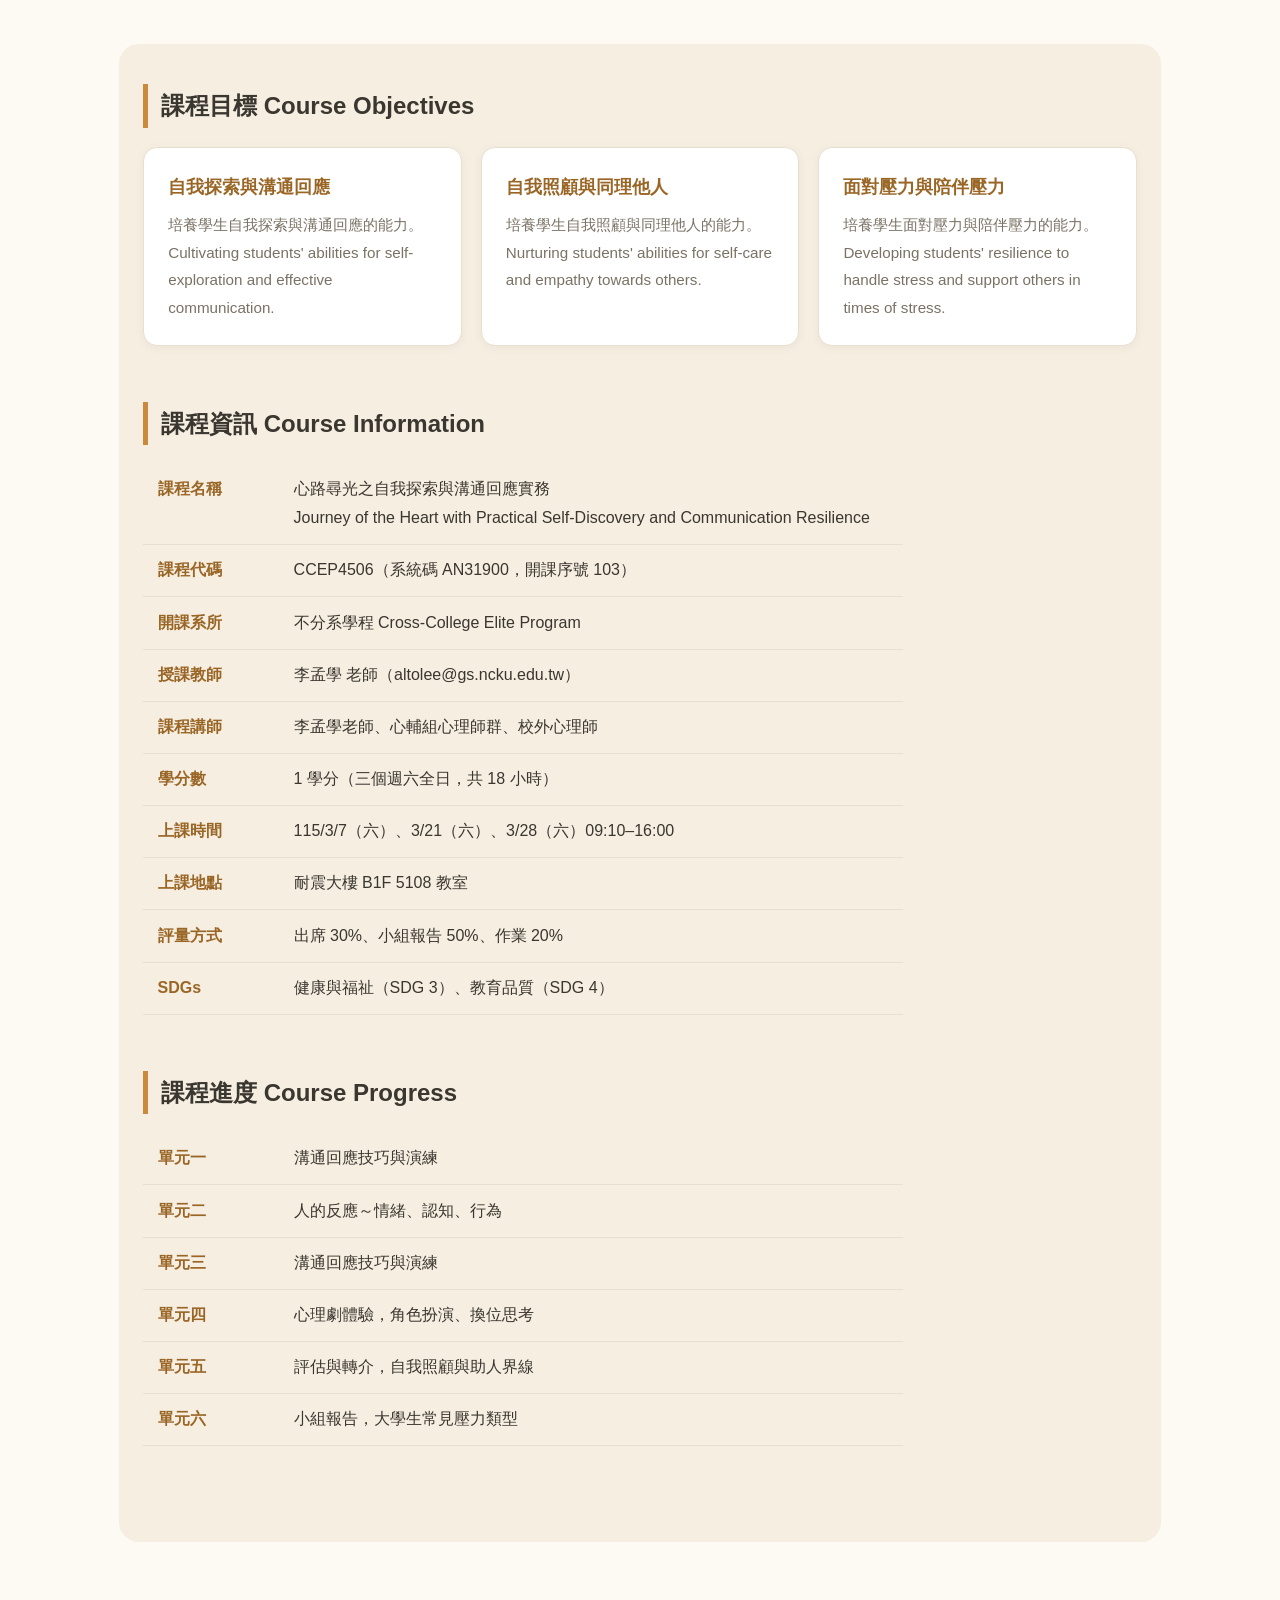
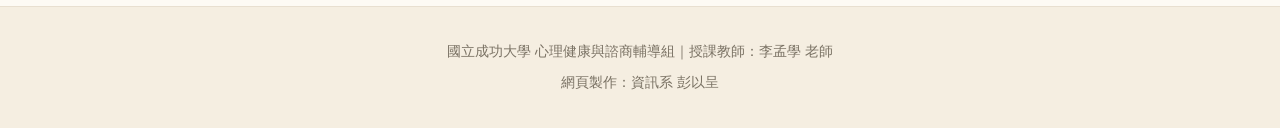
==== commit 8e343947: "Update index.html" ====
--- a/index.html
+++ b/index.html
@@ -28,7 +28,7 @@
   <h1>心路尋光<br>自我探索與溝通回應實務</h1>
   <p class="subtitle">Journey of the Heart with Practical Self-Discovery and Communication Resilience</p>
   <div class="author-badge">
-    <span class="avatar">彭</span>
+    <span class="avatar"></span>
     <span>網頁製作　<b>資訊系 彭以呈</b></span>
   </div>
 </header>
--- a/style.css
+++ b/style.css
@@ -423,3 +423,98 @@
   border: 1px solid var(--line); box-shadow: 0 12px 34px rgba(58,54,48,0.16);
 }
 .booklet-cover img { width: 100%; display: block; }
+
+/* ===== 首頁美化 ===== */
+/* 動態光暈 hero */
+header.hero.home {
+  position: relative;
+  overflow: hidden;
+  padding: 5.5rem 1.2rem 4.5rem;
+}
+header.hero.home::before,
+header.hero.home::after {
+  content: "";
+  position: absolute;
+  border-radius: 50%;
+  filter: blur(60px);
+  opacity: 0.55;
+  z-index: 0;
+  animation: float 14s ease-in-out infinite;
+}
+header.hero.home::before {
+  width: 340px; height: 340px;
+  background: radial-gradient(circle, rgba(233,196,138,0.9), transparent 70%);
+  top: -80px; left: -60px;
+}
+header.hero.home::after {
+  width: 300px; height: 300px;
+  background: radial-gradient(circle, rgba(201,138,61,0.55), transparent 70%);
+  bottom: -90px; right: -50px;
+  animation-delay: -7s;
+}
+@keyframes float {
+  0%,100% { transform: translate(0,0) scale(1); }
+  50% { transform: translate(30px,-24px) scale(1.08); }
+}
+header.hero.home > * { position: relative; z-index: 1; }
+header.hero.home h1 { animation: rise 0.9s ease both; }
+header.hero.home .kicker { animation: rise 0.7s ease both; }
+header.hero.home .subtitle { animation: rise 1.1s ease both; }
+@keyframes rise { from { opacity:0; transform: translateY(20px);} to {opacity:1; transform:none;} }
+
+/* 作者徽章 */
+.author-badge {
+  display: inline-flex;
+  align-items: center;
+  gap: 0.6rem;
+  margin-top: 1.6rem;
+  padding: 0.5rem 1.1rem;
+  background: rgba(255,255,255,0.75);
+  border: 1px solid var(--line);
+  border-radius: 999px;
+  font-size: 0.9rem;
+  color: var(--ink);
+  animation: rise 1.3s ease both;
+}
+.author-badge .avatar {
+  width: 30px; height: 30px; border-radius: 50%;
+  background: linear-gradient(135deg, #e9c48a, #c98a3d);
+  color: #fff; display: grid; place-items: center;
+  font-weight: 800; font-size: 0.9rem;
+}
+.author-badge b { color: var(--accent-deep); }
+
+/* 首頁區塊標題置中大氣一點 */
+.home-section-head { text-align: center; margin-bottom: 1.8rem; }
+.home-section-head .eyebrow { letter-spacing: 0.25em; color: var(--accent); font-size: 0.8rem; }
+.home-section-head h2 { font-size: 1.8rem; font-weight: 800; margin-top: 0.3rem; }
+.home-section-head .rule { width: 54px; height: 4px; background: var(--accent); border-radius: 4px; margin: 0.8rem auto 0; }
+
+/* 各組卡片：staggered 進場 + 更精緻 */
+.group-grid.featured { gap: 1.4rem; }
+.group-grid.featured .group-card .thumb {
+  height: 140px;
+  position: relative;
+  background: linear-gradient(135deg, #e9c48a, #c98a3d);
+}
+.group-grid.featured .group-card .thumb::after {
+  content: "";
+  position: absolute; inset: 0;
+  background: radial-gradient(circle at 70% 30%, rgba(255,255,255,0.35), transparent 60%);
+}
+.stagger > * { opacity: 0; transform: translateY(24px); transition: opacity .6s ease, transform .6s ease; }
+.stagger.in > * { opacity: 1; transform: none; }
+.stagger.in > *:nth-child(1){ transition-delay:.05s;}
+.stagger.in > *:nth-child(2){ transition-delay:.12s;}
+.stagger.in > *:nth-child(3){ transition-delay:.19s;}
+.stagger.in > *:nth-child(4){ transition-delay:.26s;}
+.stagger.in > *:nth-child(5){ transition-delay:.33s;}
+.stagger.in > *:nth-child(6){ transition-delay:.40s;}
+
+/* 次要資訊區塊：淡底分隔 */
+.secondary { background: var(--bg-soft); border-radius: 20px; padding: 2.5rem 1.5rem; margin-top: 1rem; }
+@media (prefers-reduced-motion: reduce) {
+  header.hero.home::before, header.hero.home::after { animation: none; }
+  header.hero.home h1, header.hero.home .kicker, header.hero.home .subtitle, .author-badge { animation: none; }
+  .stagger > * { opacity: 1; transform: none; }
+}
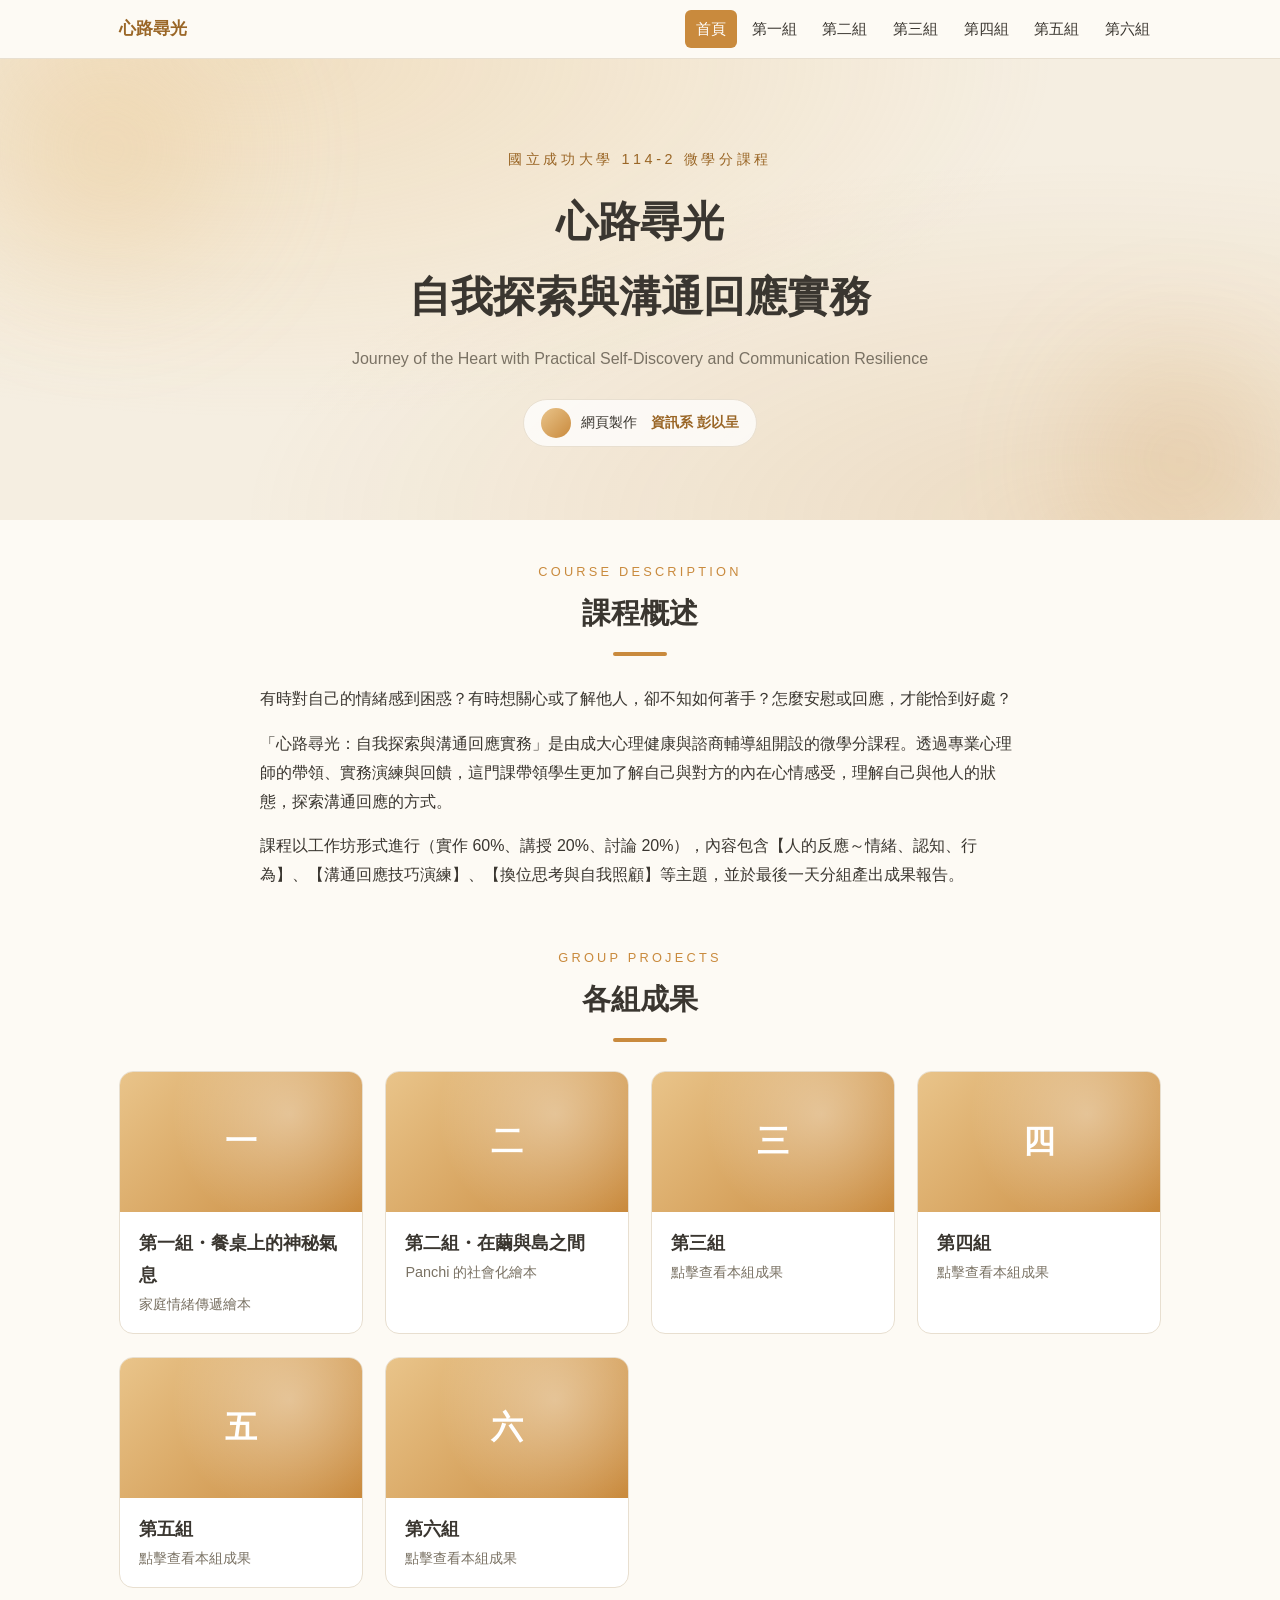
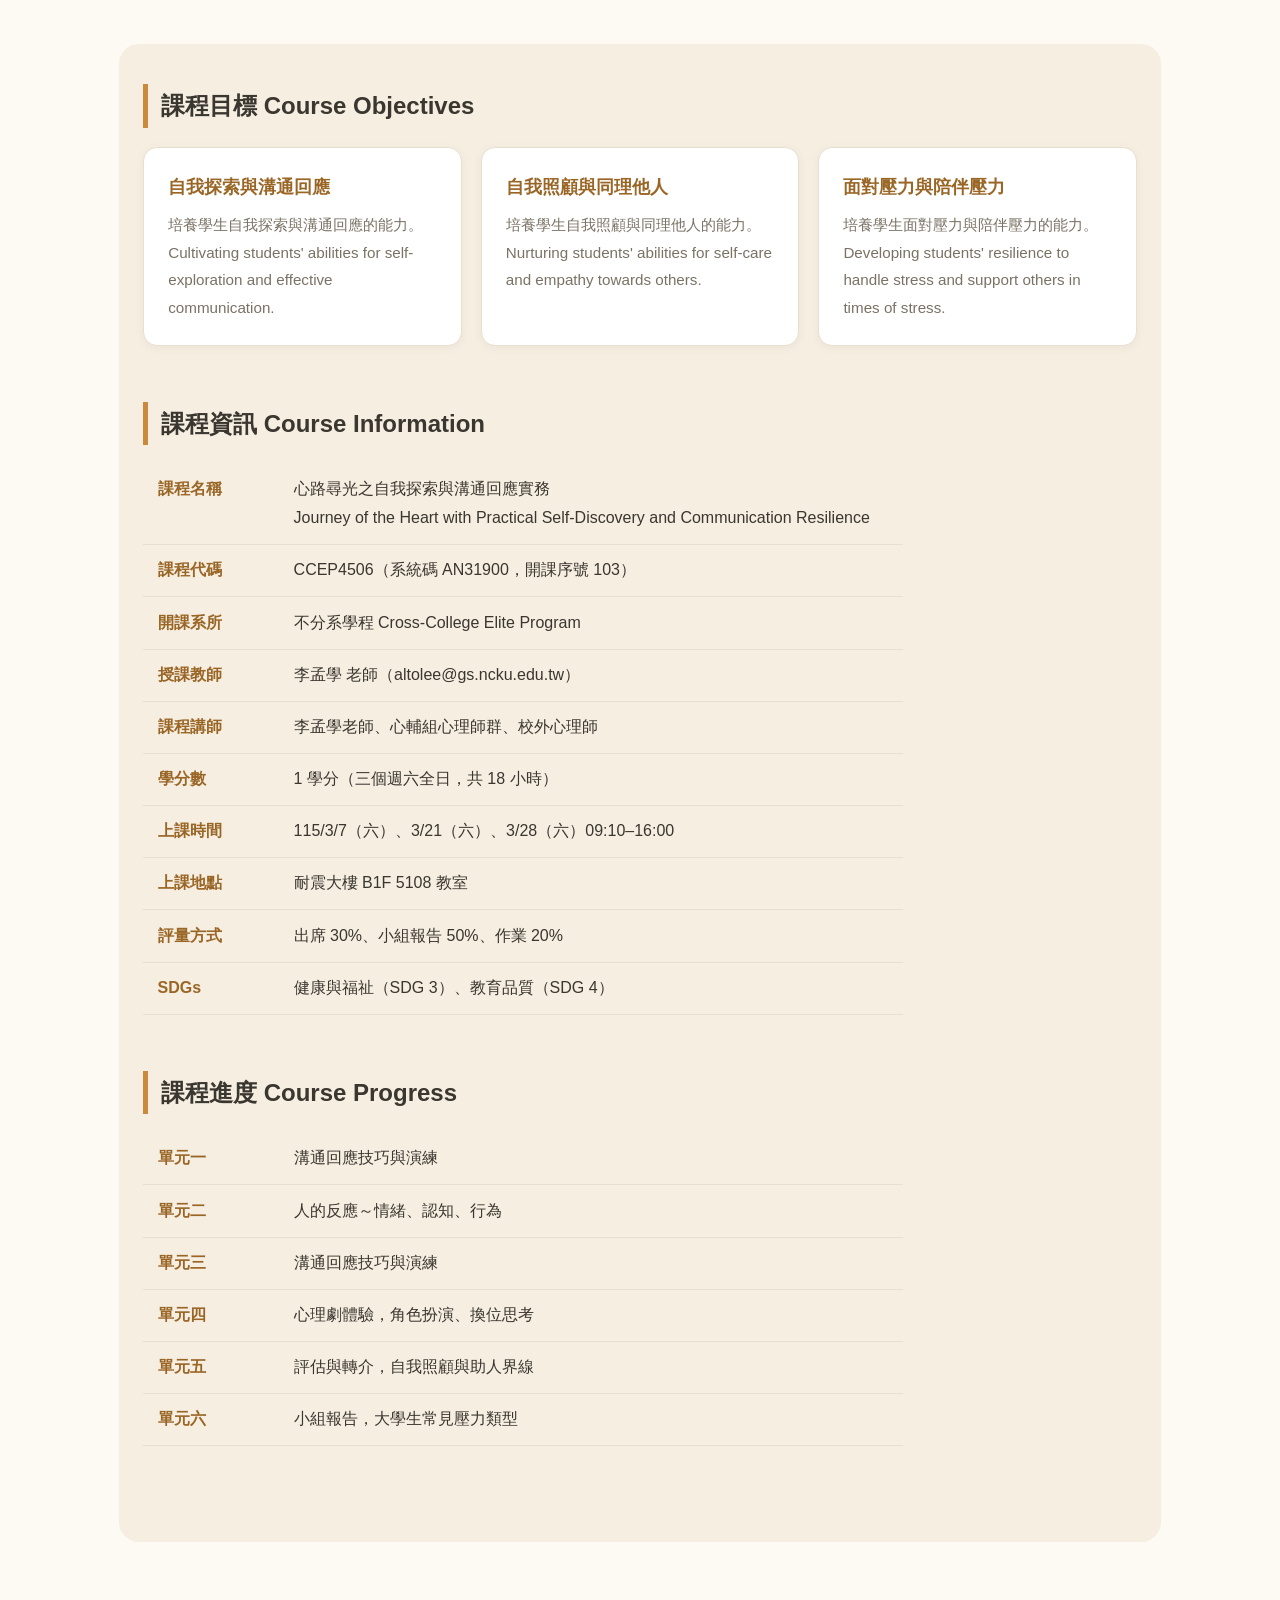
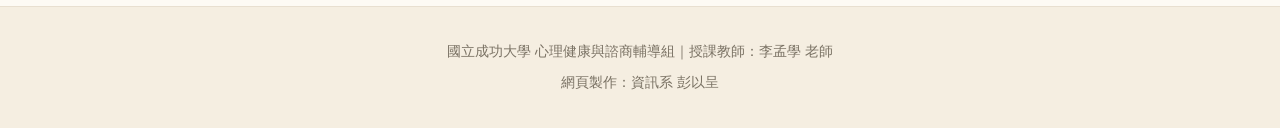
==== commit e826fb0f: "show group 2 topic on the homepage card" ====
--- a/index.html
+++ b/index.html
@@ -63,7 +63,7 @@
     </a>
     <a class="group-card" href="group2.html">
       <div class="thumb">二</div>
-      <div class="body"><h3>第二組</h3><p>點擊查看本組成果</p></div>
+      <div class="body"><h3>第二組・在繭與島之間</h3><p>Panchi 的社會化繪本</p></div>
     </a>
     <a class="group-card" href="group3.html">
       <div class="thumb">三</div>
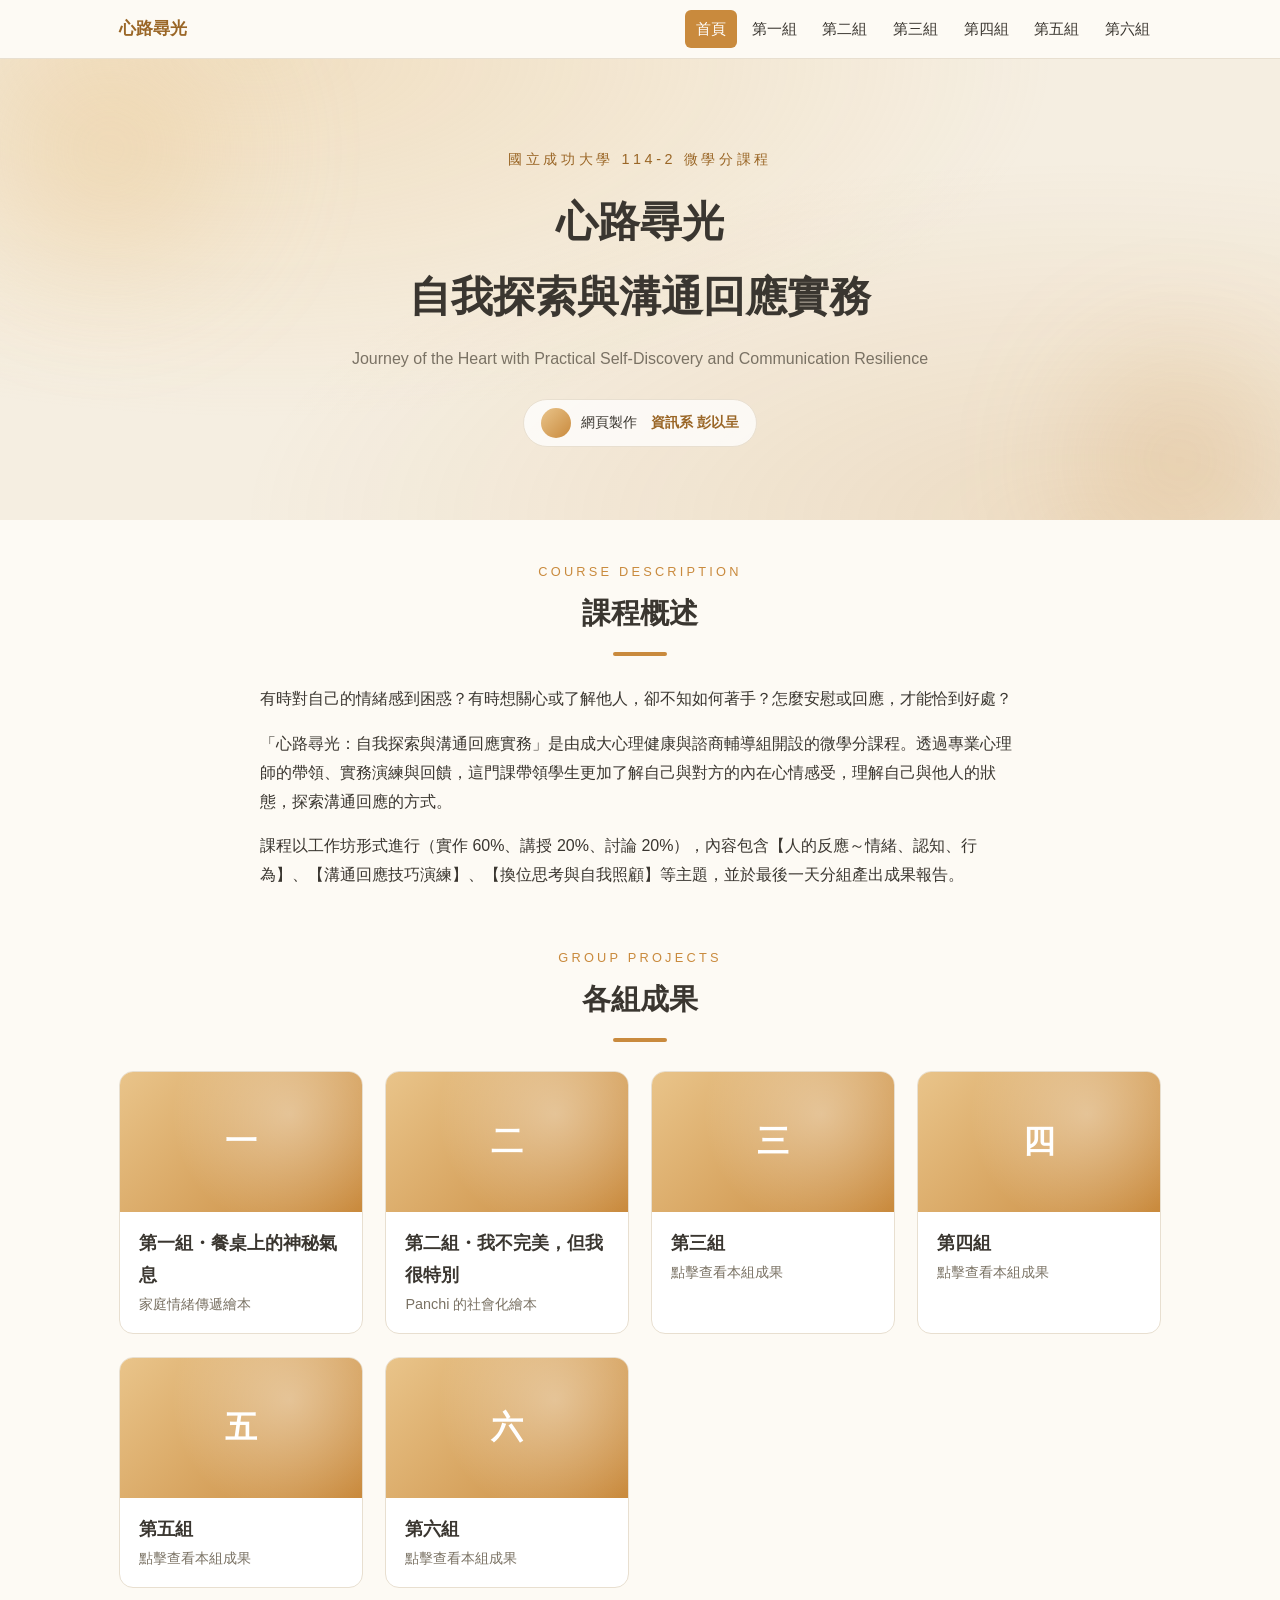
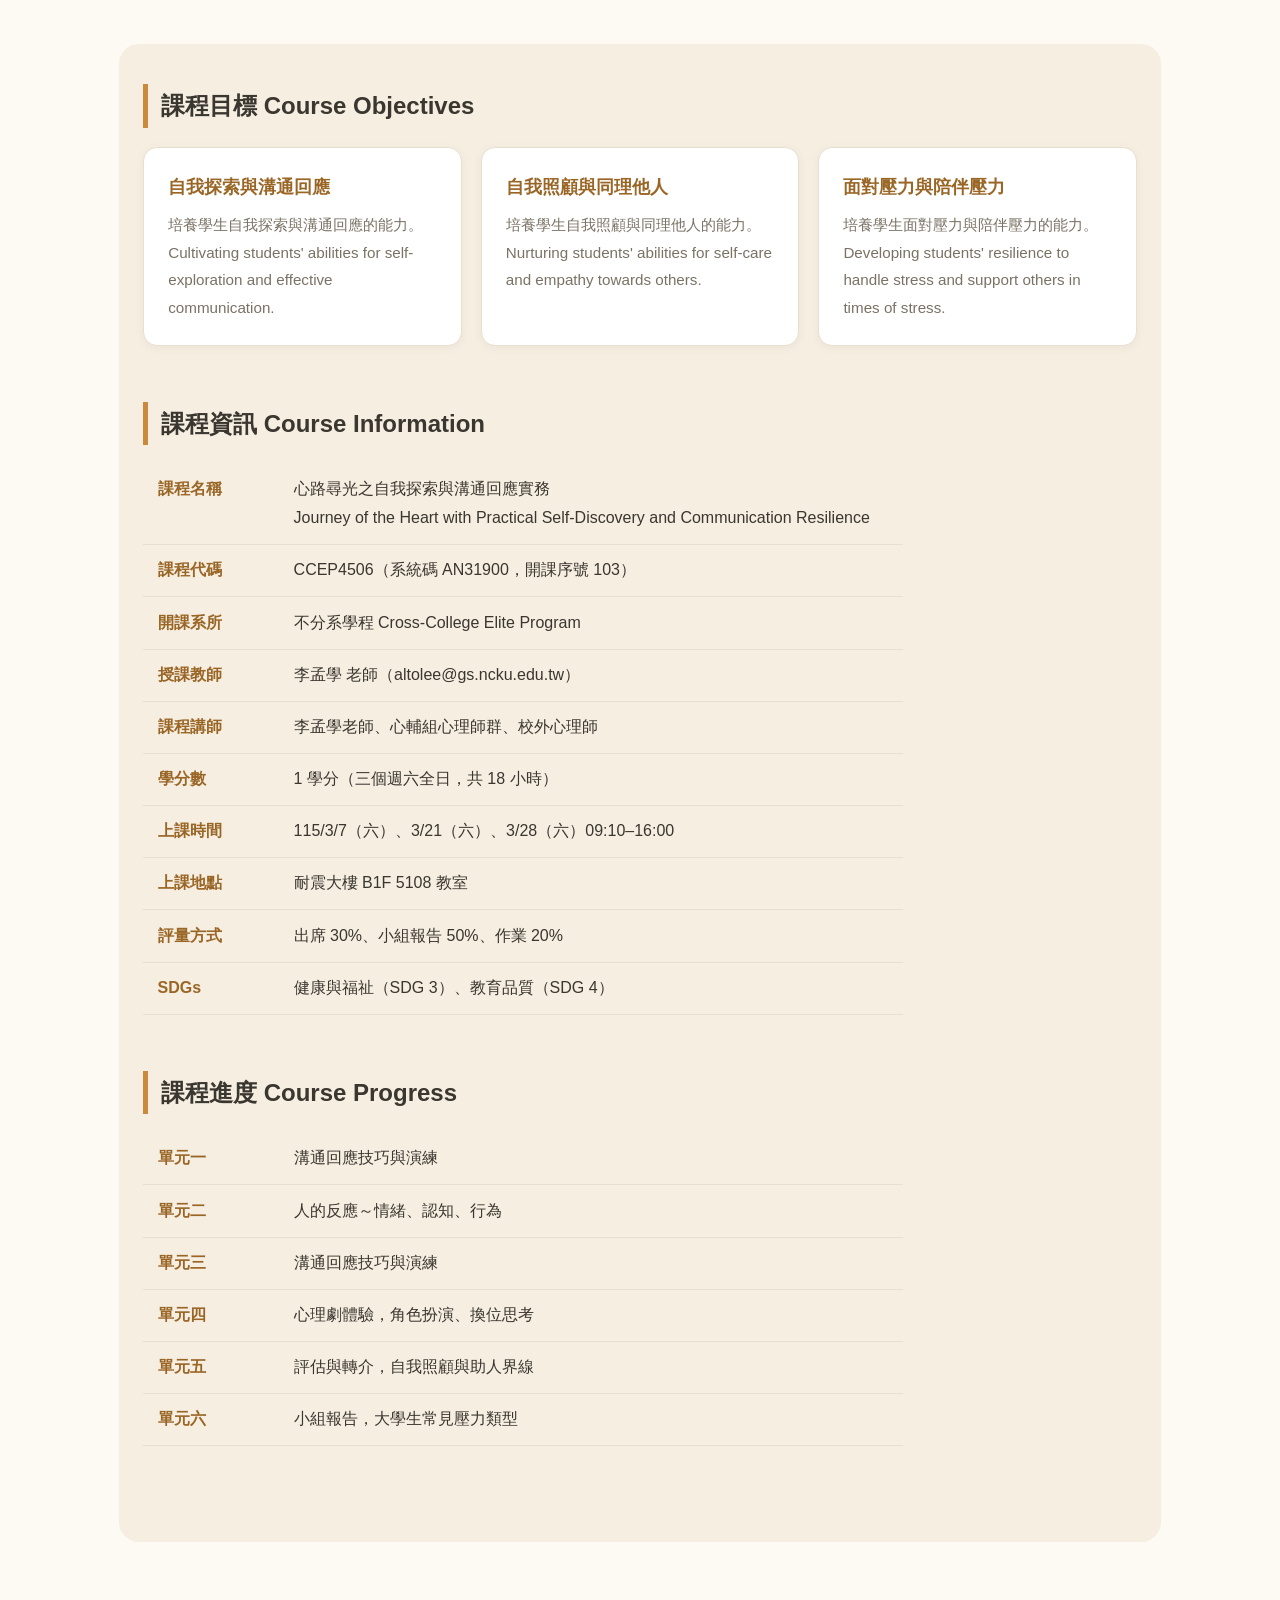
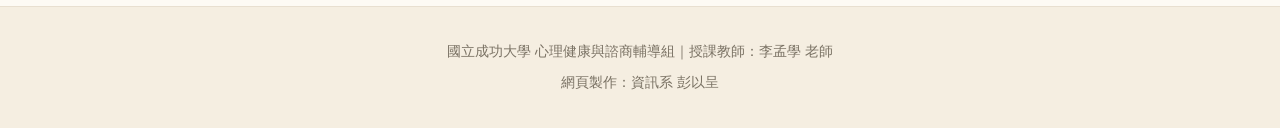
==== commit fcd74079: "update group 2 homepage card with real booklet title" ====
--- a/index.html
+++ b/index.html
@@ -63,7 +63,7 @@
     </a>
     <a class="group-card" href="group2.html">
       <div class="thumb">二</div>
-      <div class="body"><h3>第二組・在繭與島之間</h3><p>Panchi 的社會化繪本</p></div>
+      <div class="body"><h3>第二組・我不完美，但我很特別</h3><p>Panchi 的社會化繪本</p></div>
     </a>
     <a class="group-card" href="group3.html">
       <div class="thumb">三</div>
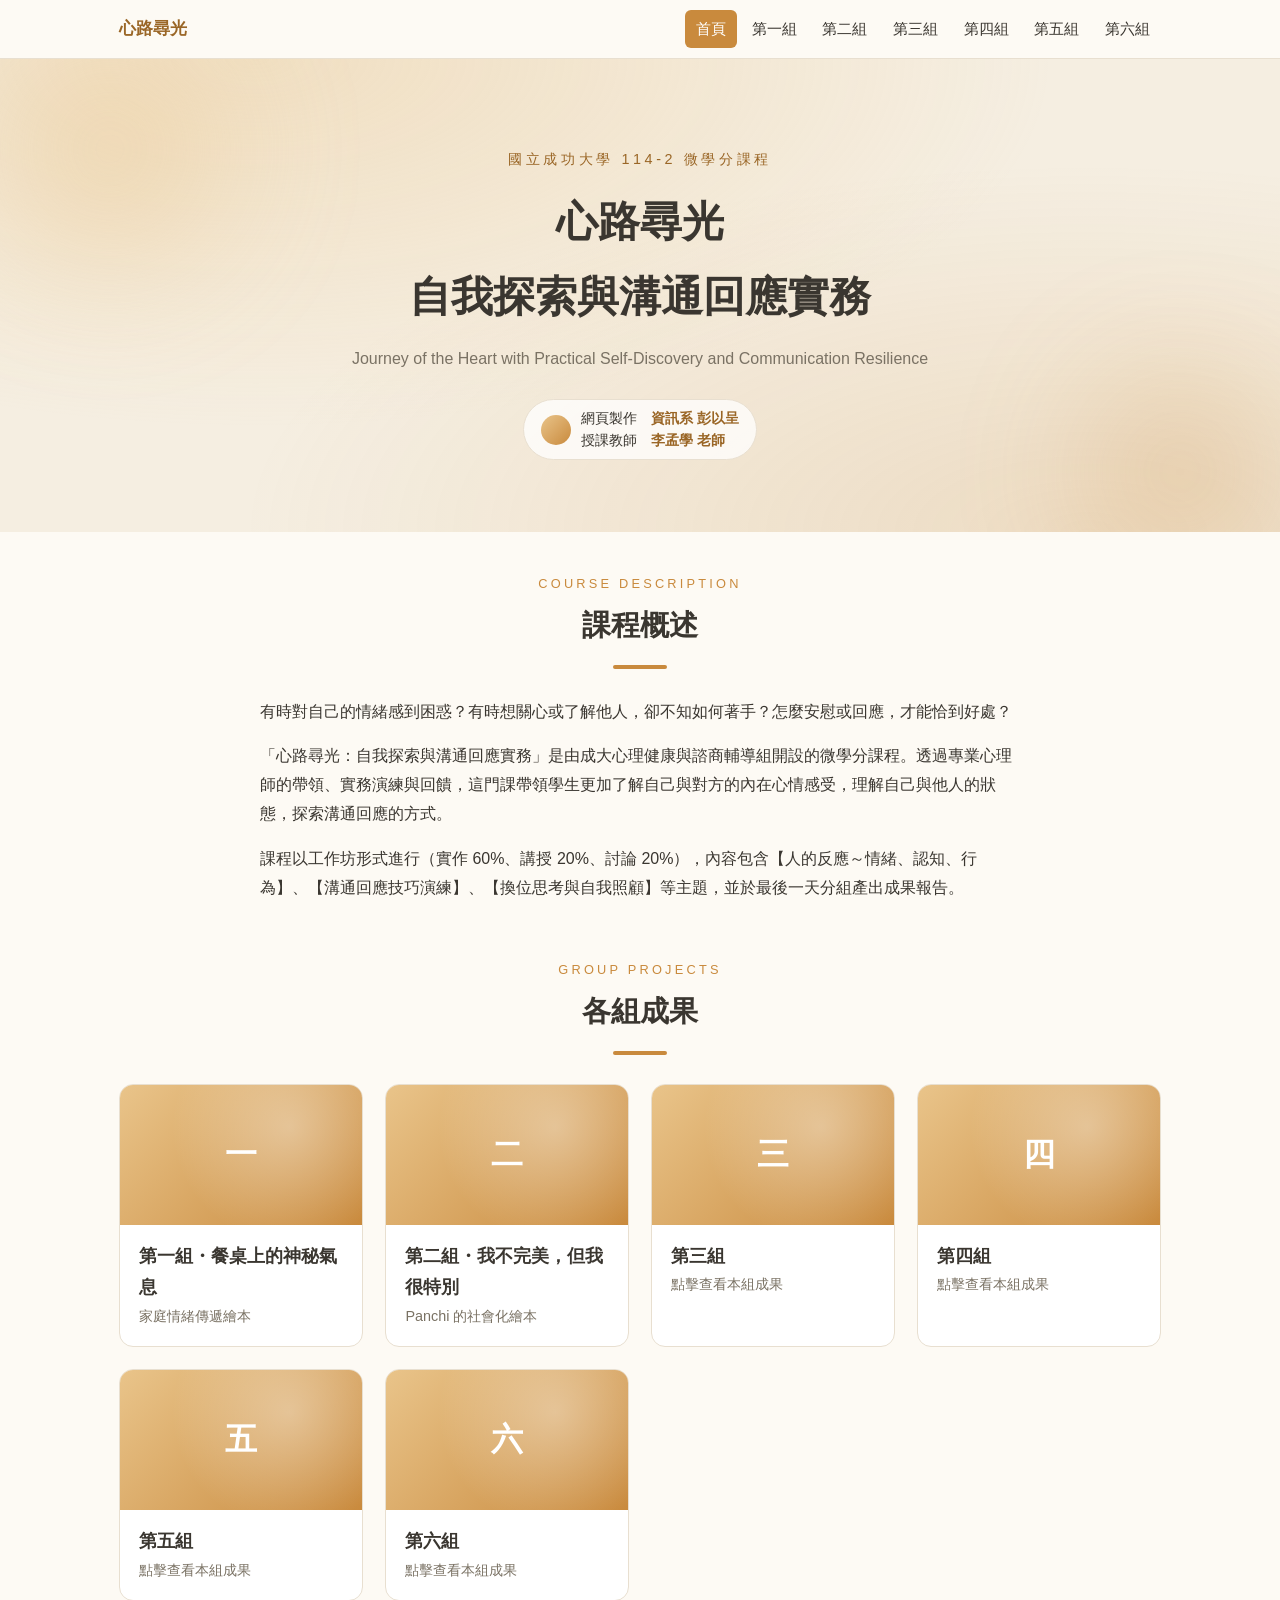
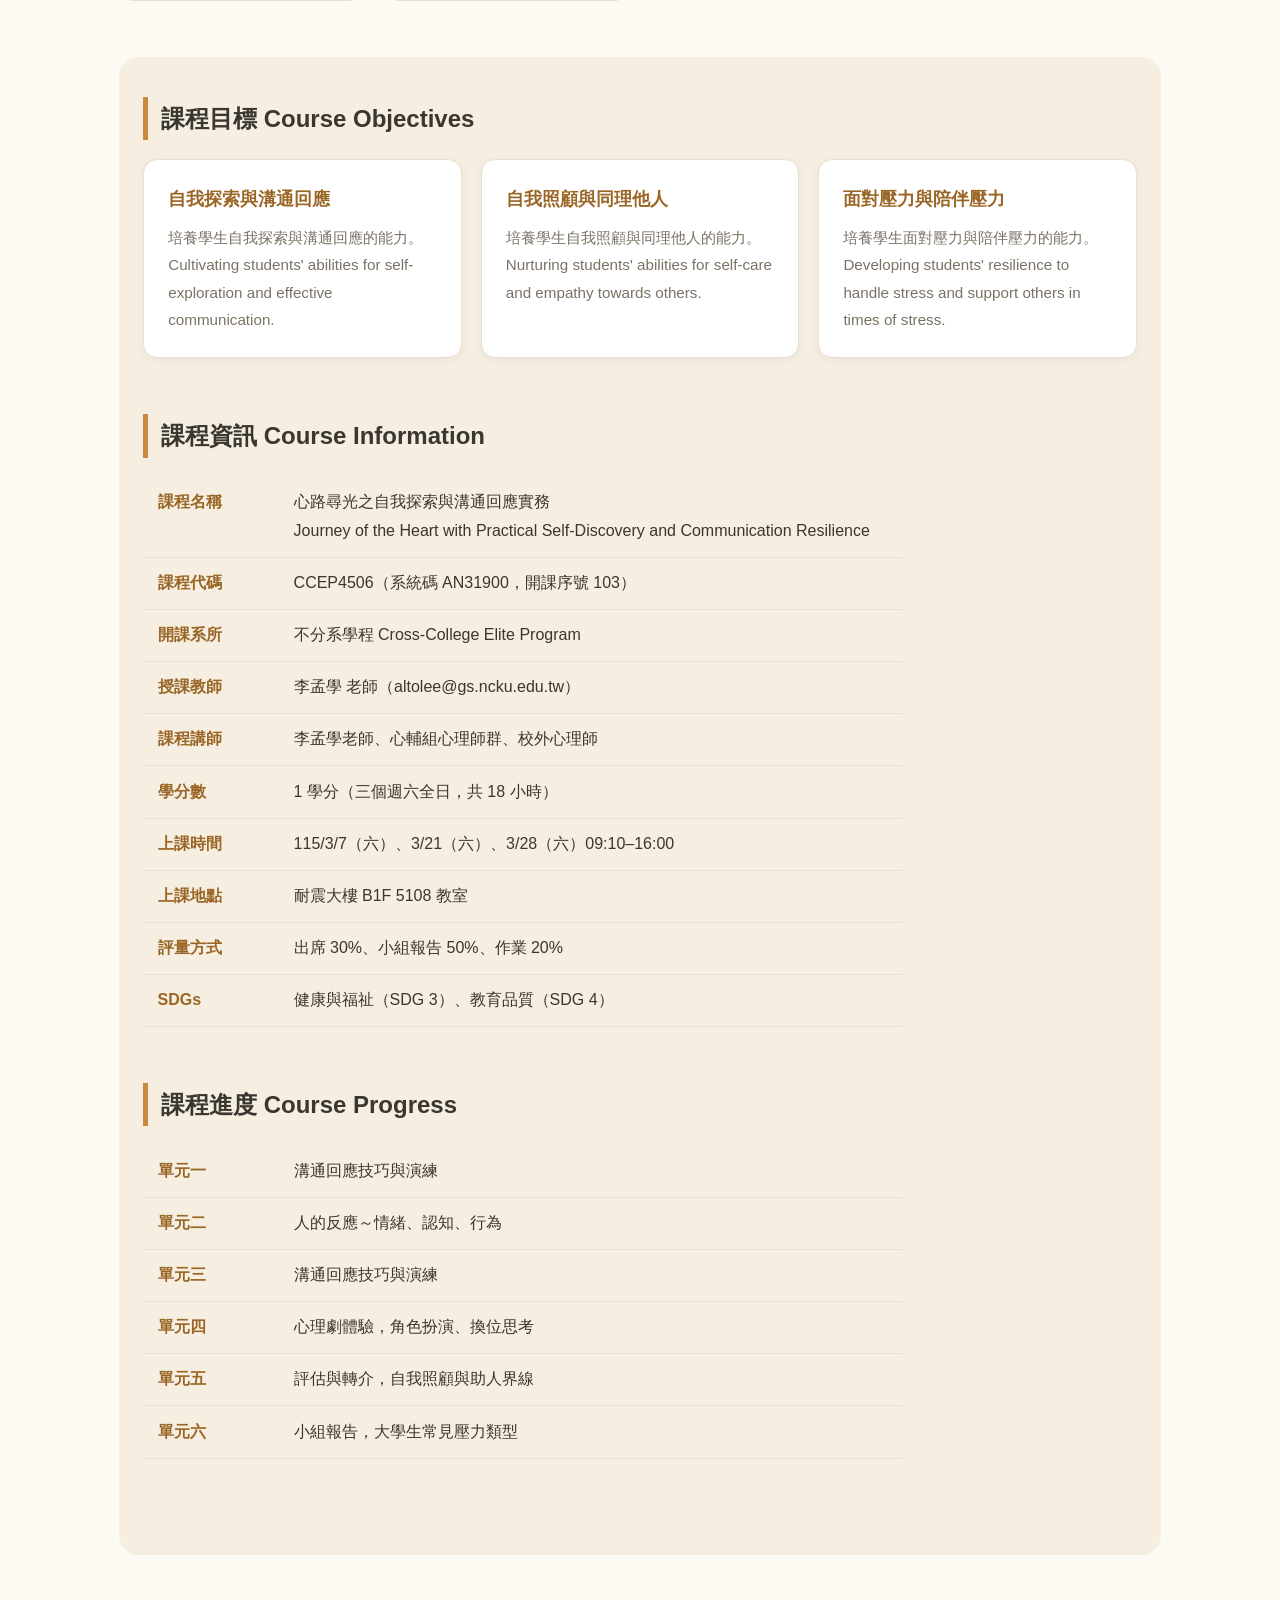
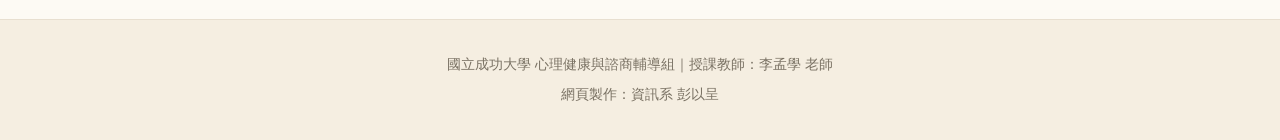
==== commit 581cdd99: "add course instructor under the author credit on the homepage" ====
--- a/index.html
+++ b/index.html
@@ -29,7 +29,7 @@
   <p class="subtitle">Journey of the Heart with Practical Self-Discovery and Communication Resilience</p>
   <div class="author-badge">
     <span class="avatar"></span>
-    <span>網頁製作　<b>資訊系 彭以呈</b></span>
+    <span class="author-lines">網頁製作　<b>資訊系 彭以呈</b><br>授課教師　<b>李孟學 老師</b></span>
   </div>
 </header>
 
--- a/style.css
+++ b/style.css
@@ -518,3 +518,6 @@
   header.hero.home h1, header.hero.home .kicker, header.hero.home .subtitle, .author-badge { animation: none; }
   .stagger > * { opacity: 1; transform: none; }
 }
+
+/* 作者徽章：兩行文字對齊 */
+.author-badge .author-lines { text-align: left; line-height: 1.5; }
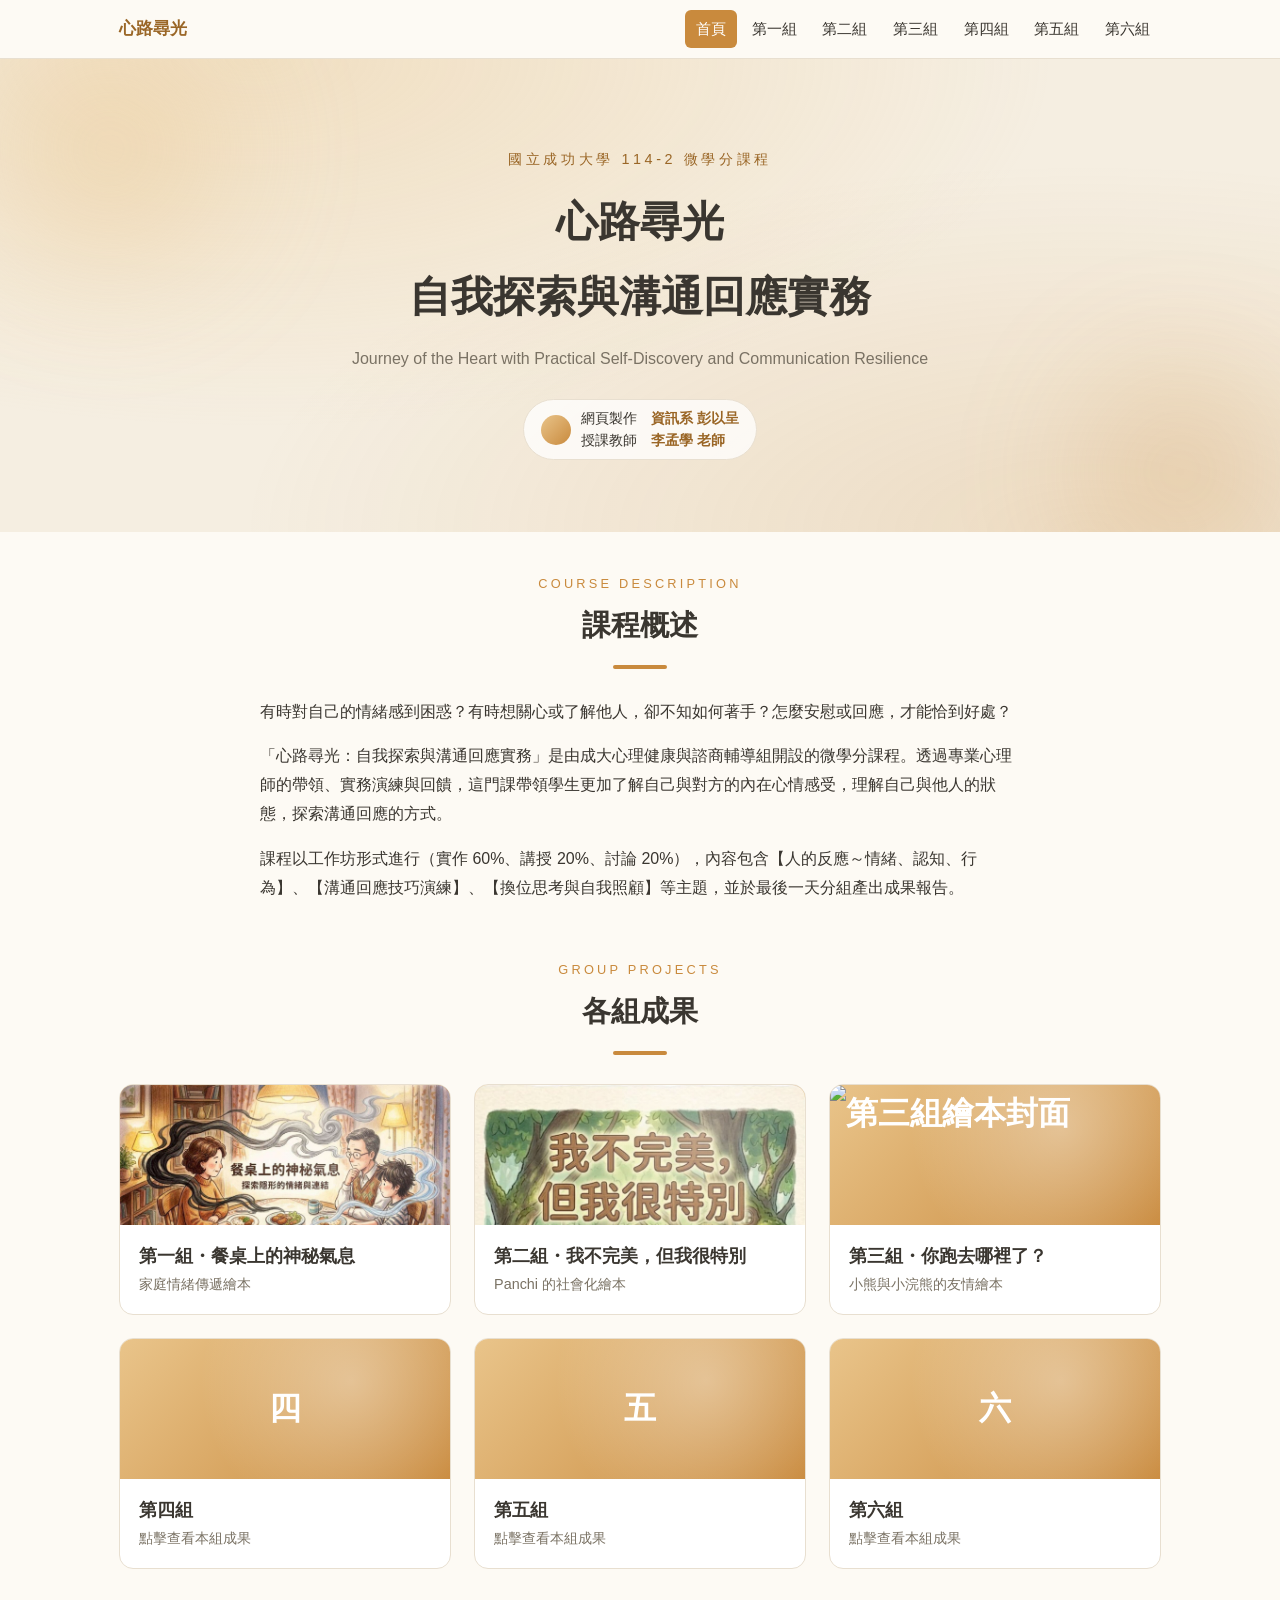
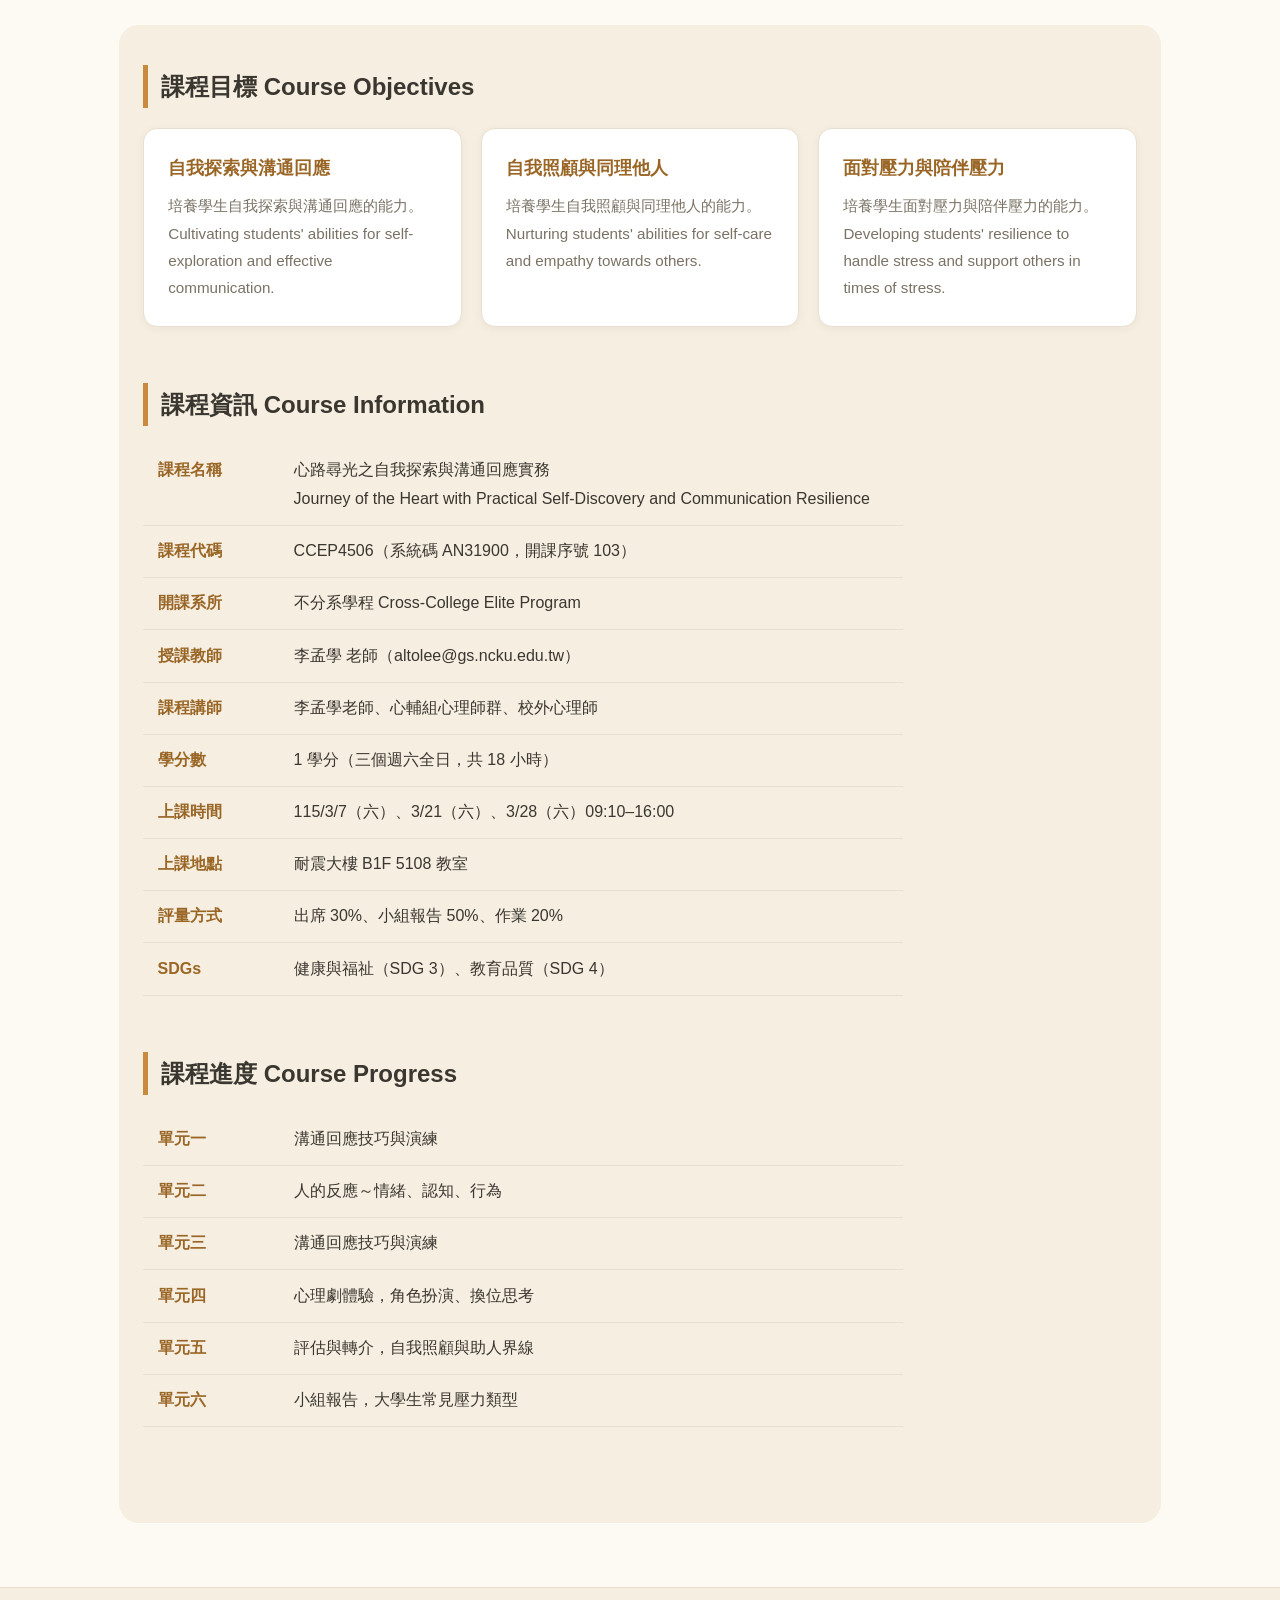
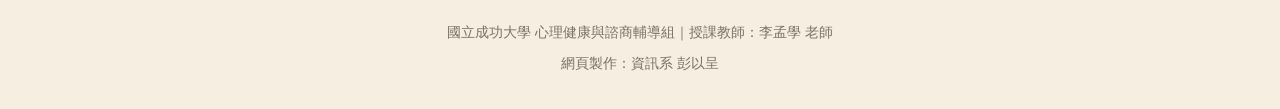
==== commit 25661337: "homepage: 3-per-row group grid and booklet covers as card thumbnails" ====
--- a/index.html
+++ b/index.html
@@ -58,16 +58,16 @@
   </div>
   <div class="group-grid featured stagger">
     <a class="group-card" href="group1.html">
-      <div class="thumb">一</div>
+      <div class="thumb cover"><img loading="lazy" src="booklet/group1/page-01.jpg" alt="第一組繪本封面"></div>
       <div class="body"><h3>第一組・餐桌上的神秘氣息</h3><p>家庭情緒傳遞繪本</p></div>
     </a>
     <a class="group-card" href="group2.html">
-      <div class="thumb">二</div>
+      <div class="thumb cover"><img loading="lazy" src="booklet/group2/page-01.jpg" alt="第二組繪本封面"></div>
       <div class="body"><h3>第二組・我不完美，但我很特別</h3><p>Panchi 的社會化繪本</p></div>
     </a>
     <a class="group-card" href="group3.html">
-      <div class="thumb">三</div>
-      <div class="body"><h3>第三組</h3><p>點擊查看本組成果</p></div>
+      <div class="thumb cover"><img loading="lazy" src="booklet/group3/page-01.jpg" alt="第三組繪本封面"></div>
+      <div class="body"><h3>第三組・你跑去哪裡了？</h3><p>小熊與小浣熊的友情繪本</p></div>
     </a>
     <a class="group-card" href="group4.html">
       <div class="thumb">四</div>
--- a/style.css
+++ b/style.css
@@ -521,3 +521,10 @@
 
 /* 作者徽章：兩行文字對齊 */
 .author-badge .author-lines { text-align: left; line-height: 1.5; }
+
+/* 各組成果：固定每排三張（兩排） */
+.group-grid.featured { grid-template-columns: repeat(3, 1fr); }
+@media (max-width: 760px) { .group-grid.featured { grid-template-columns: 1fr; } }
+/* 卡片封面圖 */
+.group-card .thumb.cover { padding: 0; overflow: hidden; }
+.group-card .thumb.cover img { width: 100%; height: 100%; object-fit: cover; object-position: center top; display: block; }
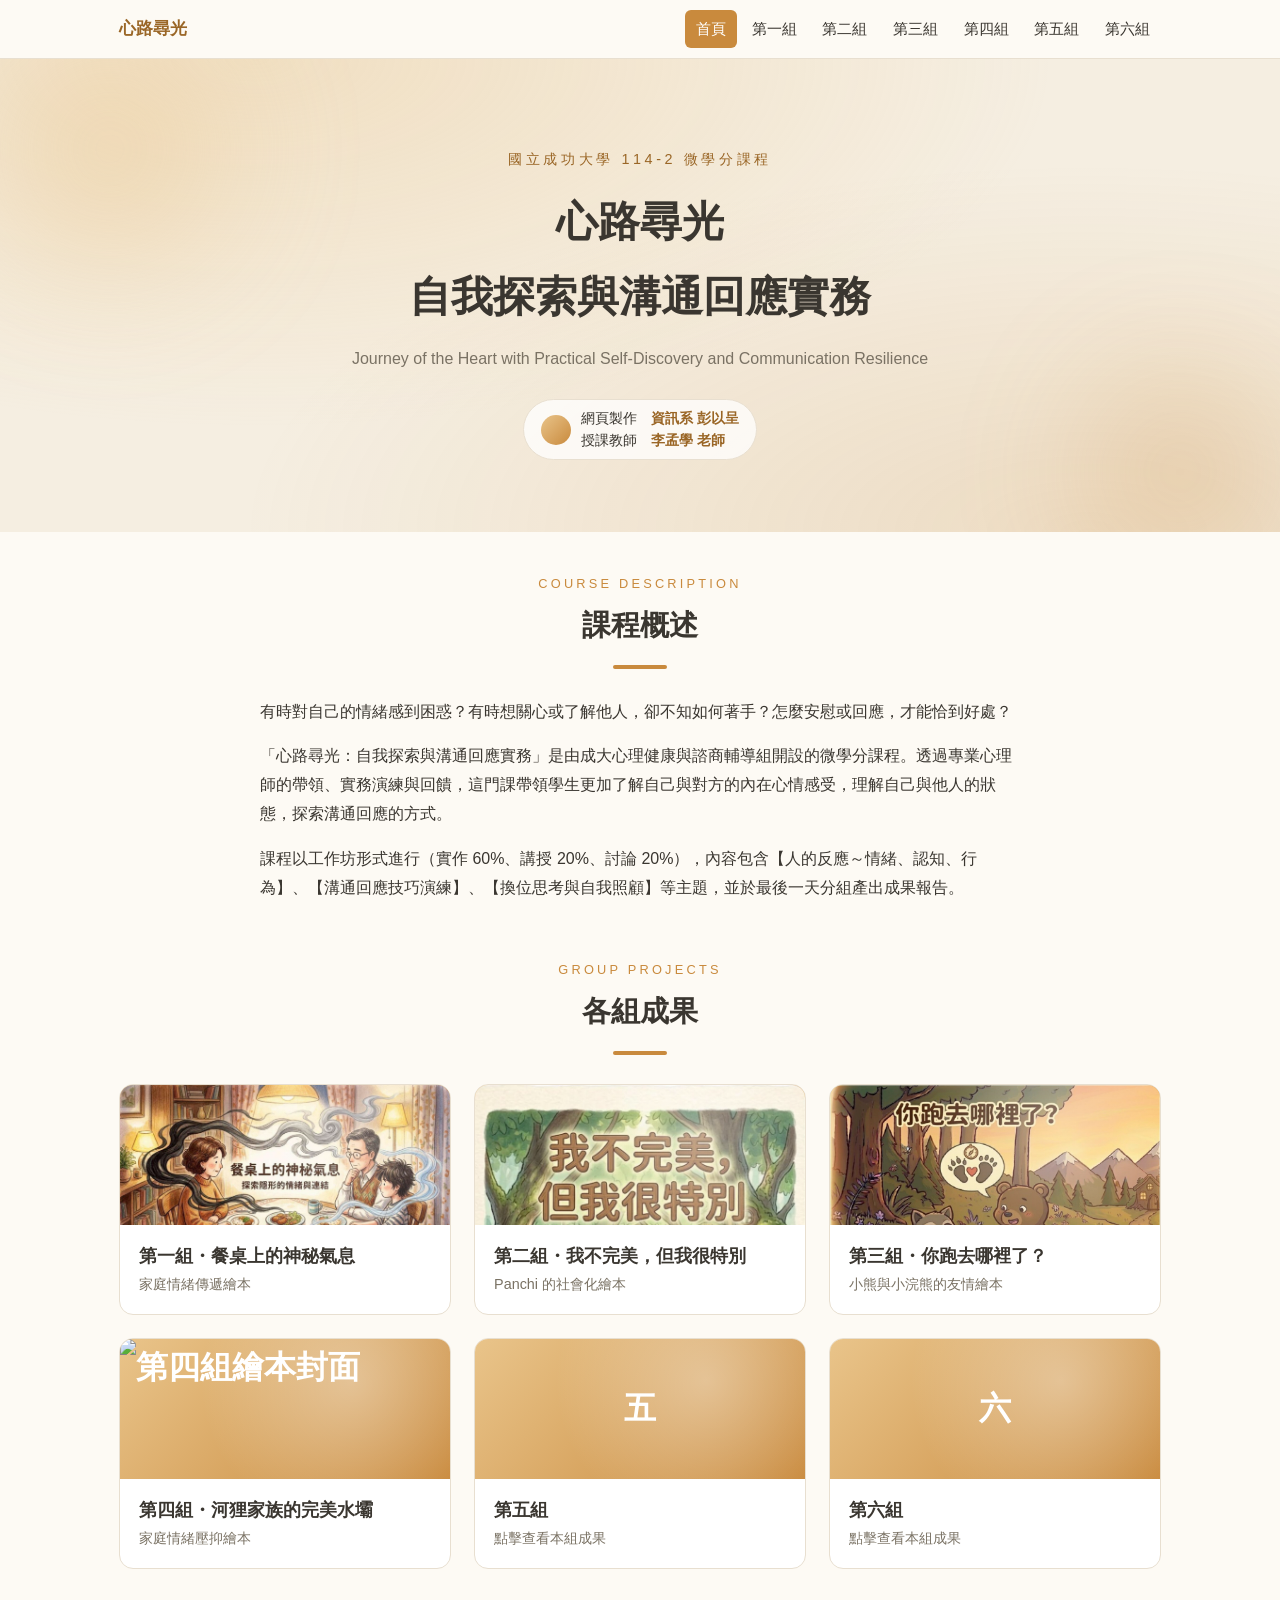
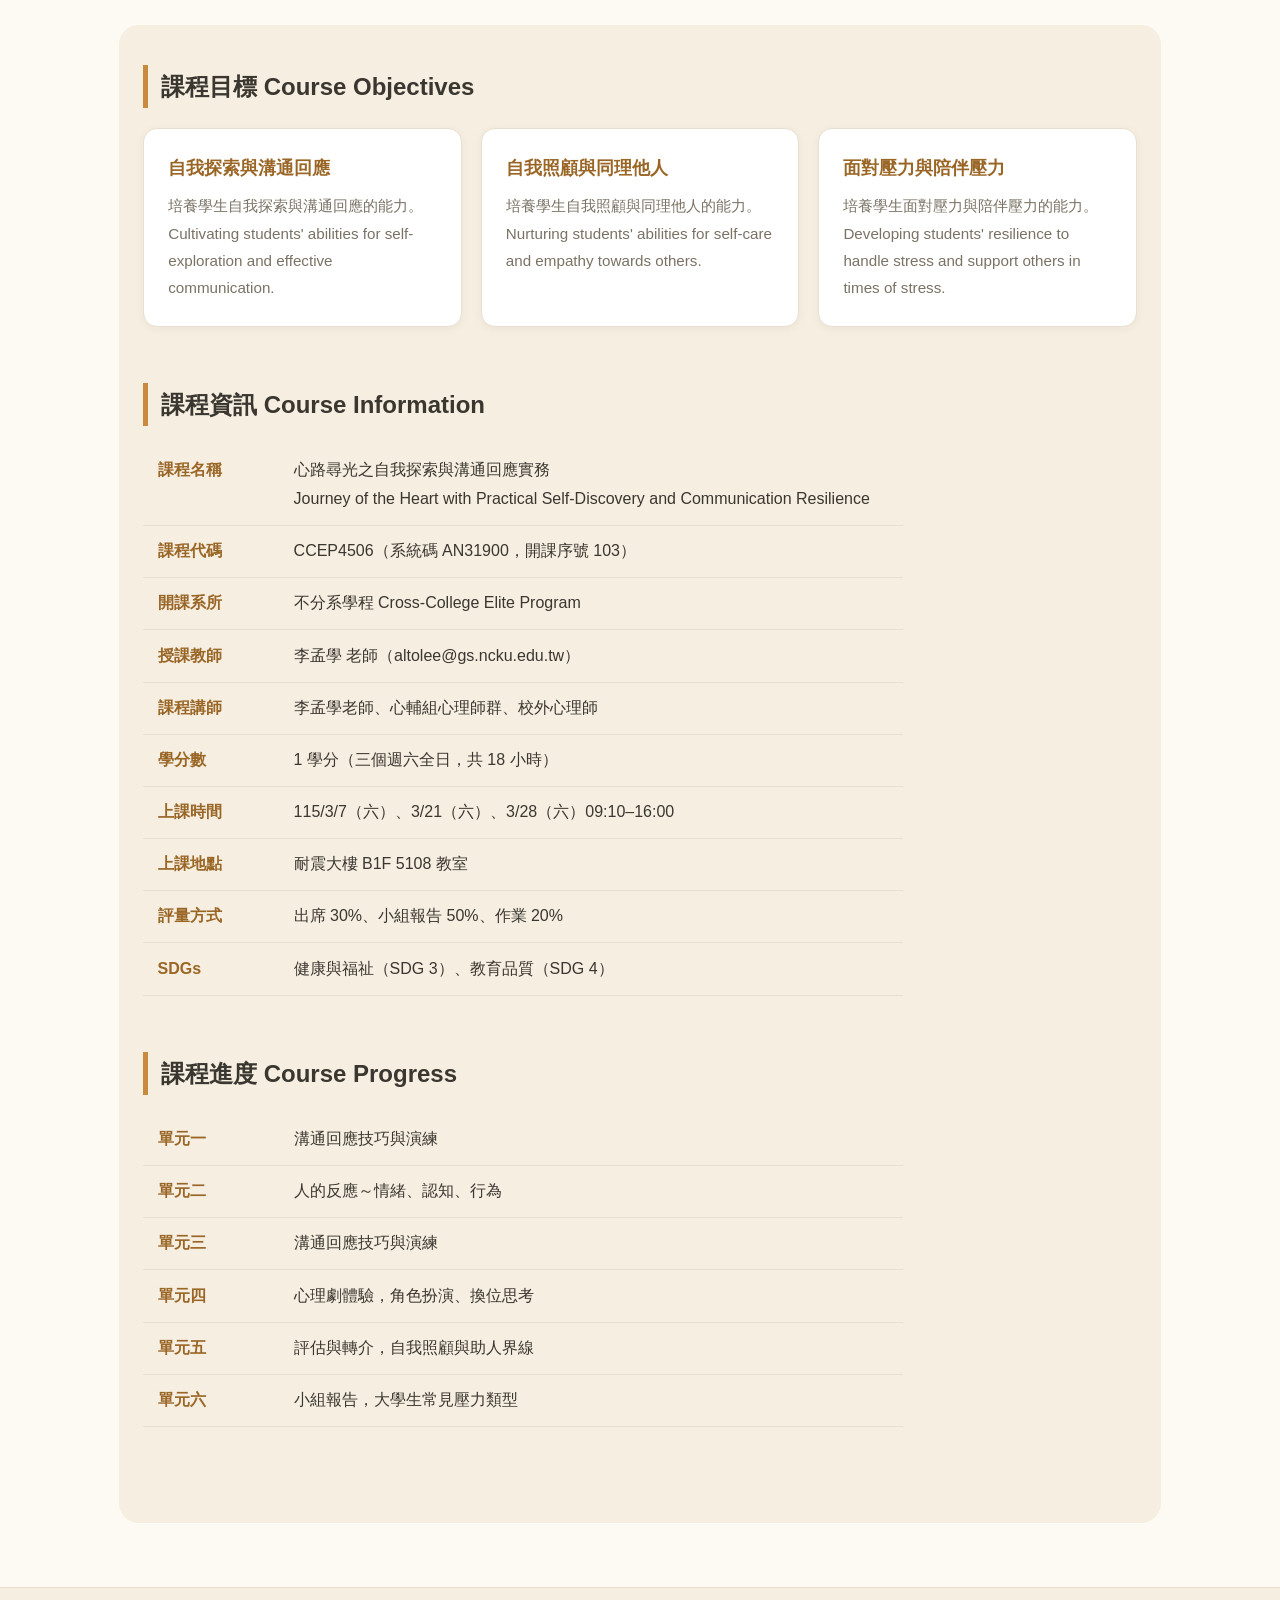
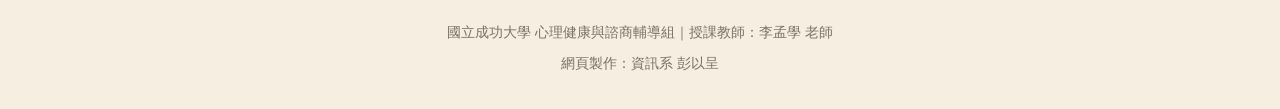
==== commit 492060a4: "add group 4 booklet cover to homepage card" ====
--- a/index.html
+++ b/index.html
@@ -70,8 +70,8 @@
       <div class="body"><h3>第三組・你跑去哪裡了？</h3><p>小熊與小浣熊的友情繪本</p></div>
     </a>
     <a class="group-card" href="group4.html">
-      <div class="thumb">四</div>
-      <div class="body"><h3>第四組</h3><p>點擊查看本組成果</p></div>
+      <div class="thumb cover"><img loading="lazy" src="booklet/group4/page-01.jpg" alt="第四組繪本封面"></div>
+      <div class="body"><h3>第四組・河狸家族的完美水壩</h3><p>家庭情緒壓抑繪本</p></div>
     </a>
     <a class="group-card" href="group5.html">
       <div class="thumb">五</div>
